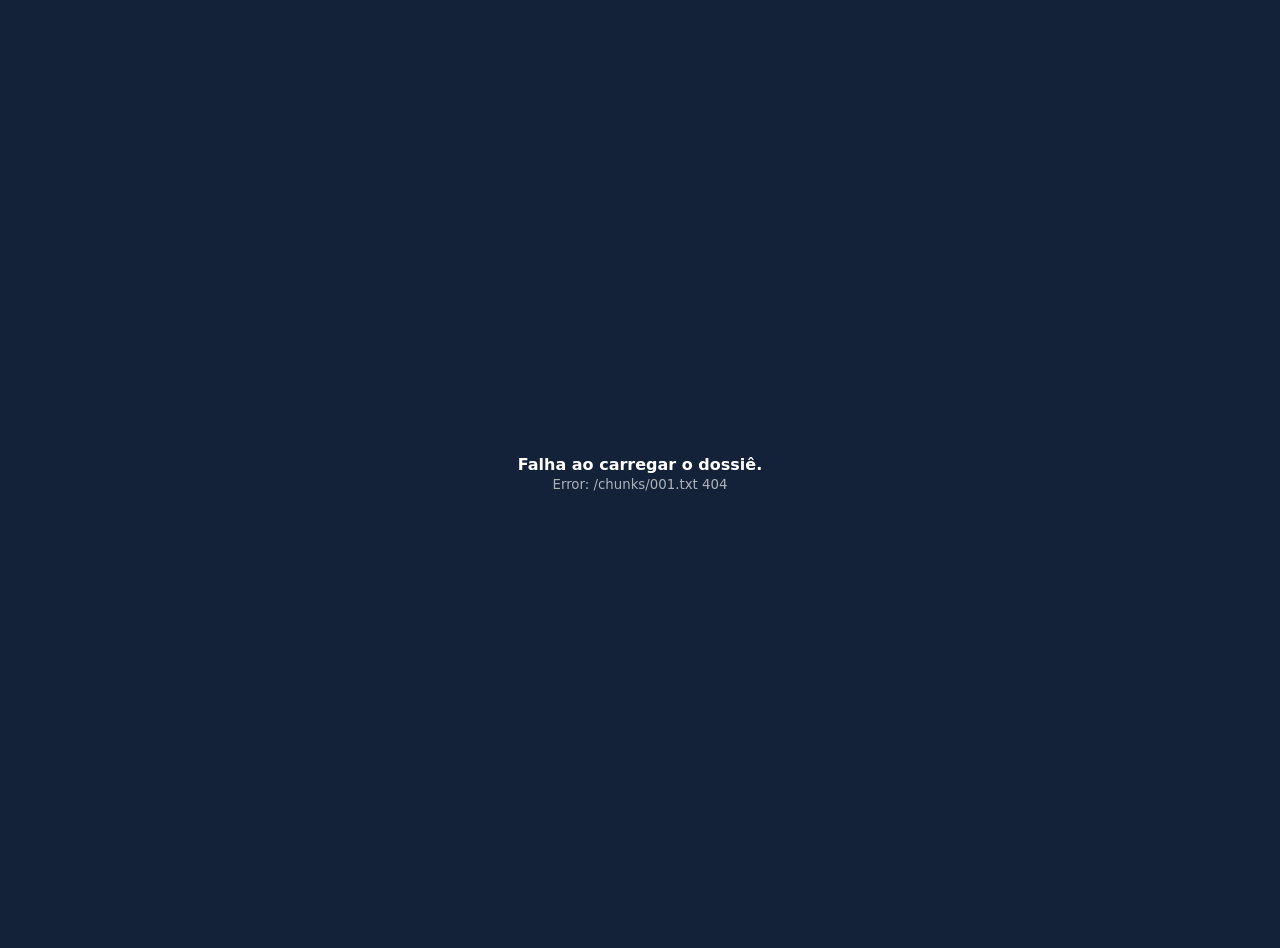
==== index.html @ f9e0ea39 "feat: add dossier entrypoint" ====
<!doctype html><html lang="pt-BR"><head><meta charset="utf-8"><meta name="viewport" content="width=device-width,initial-scale=1"><meta name="robots" content="noindex,nofollow,noarchive"><title>Dossiê Jurídico — Fábio × Premium</title><style>html,body{margin:0;background:#132238;color:#fff;font-family:system-ui,sans-serif}#loading{min-height:100vh;display:grid;place-items:center;text-align:center;padding:24px}small{opacity:.65}</style></head><body><div id="loading"><div><strong>Carregando dossiê jurídico…</strong><br><small>Fábio Regis de Carvalho × Premium</small></div></div><script>(async()=>{try{const files=['/chunks/001.txt','/chunks/002.txt','/chunks/003.txt','/chunks/004.txt','/chunks/005.txt','/chunks/006.txt','/chunks/007.txt'];const parts=await Promise.all(files.map(f=>fetch(f,{cache:'no-store'}).then(r=>{if(!r.ok)throw new Error(f+' '+r.status);return r.text()})));document.open();document.write(parts.join(''));document.close()}catch(e){document.getElementById('loading').innerHTML='<div><strong>Falha ao carregar o dossiê.</strong><br><small>'+String(e)+'</small></div>'}})();</script></body></html>
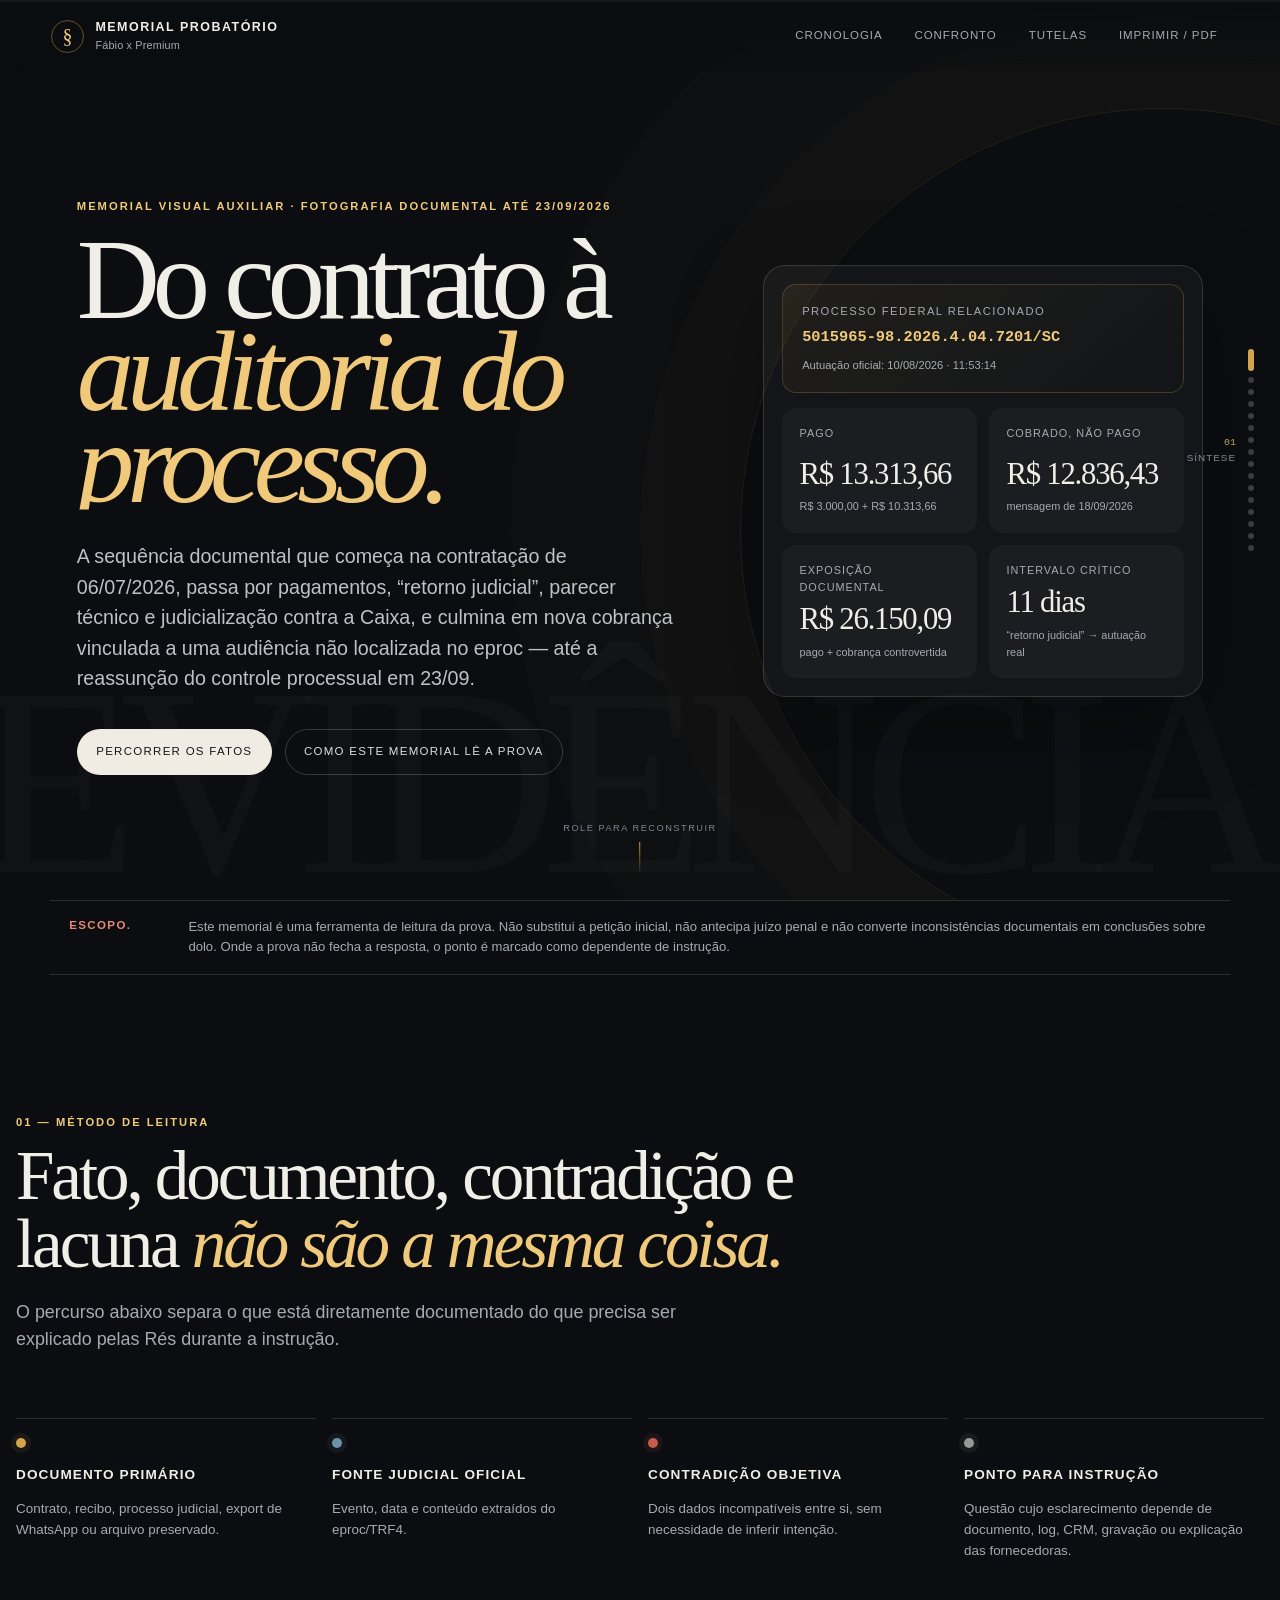
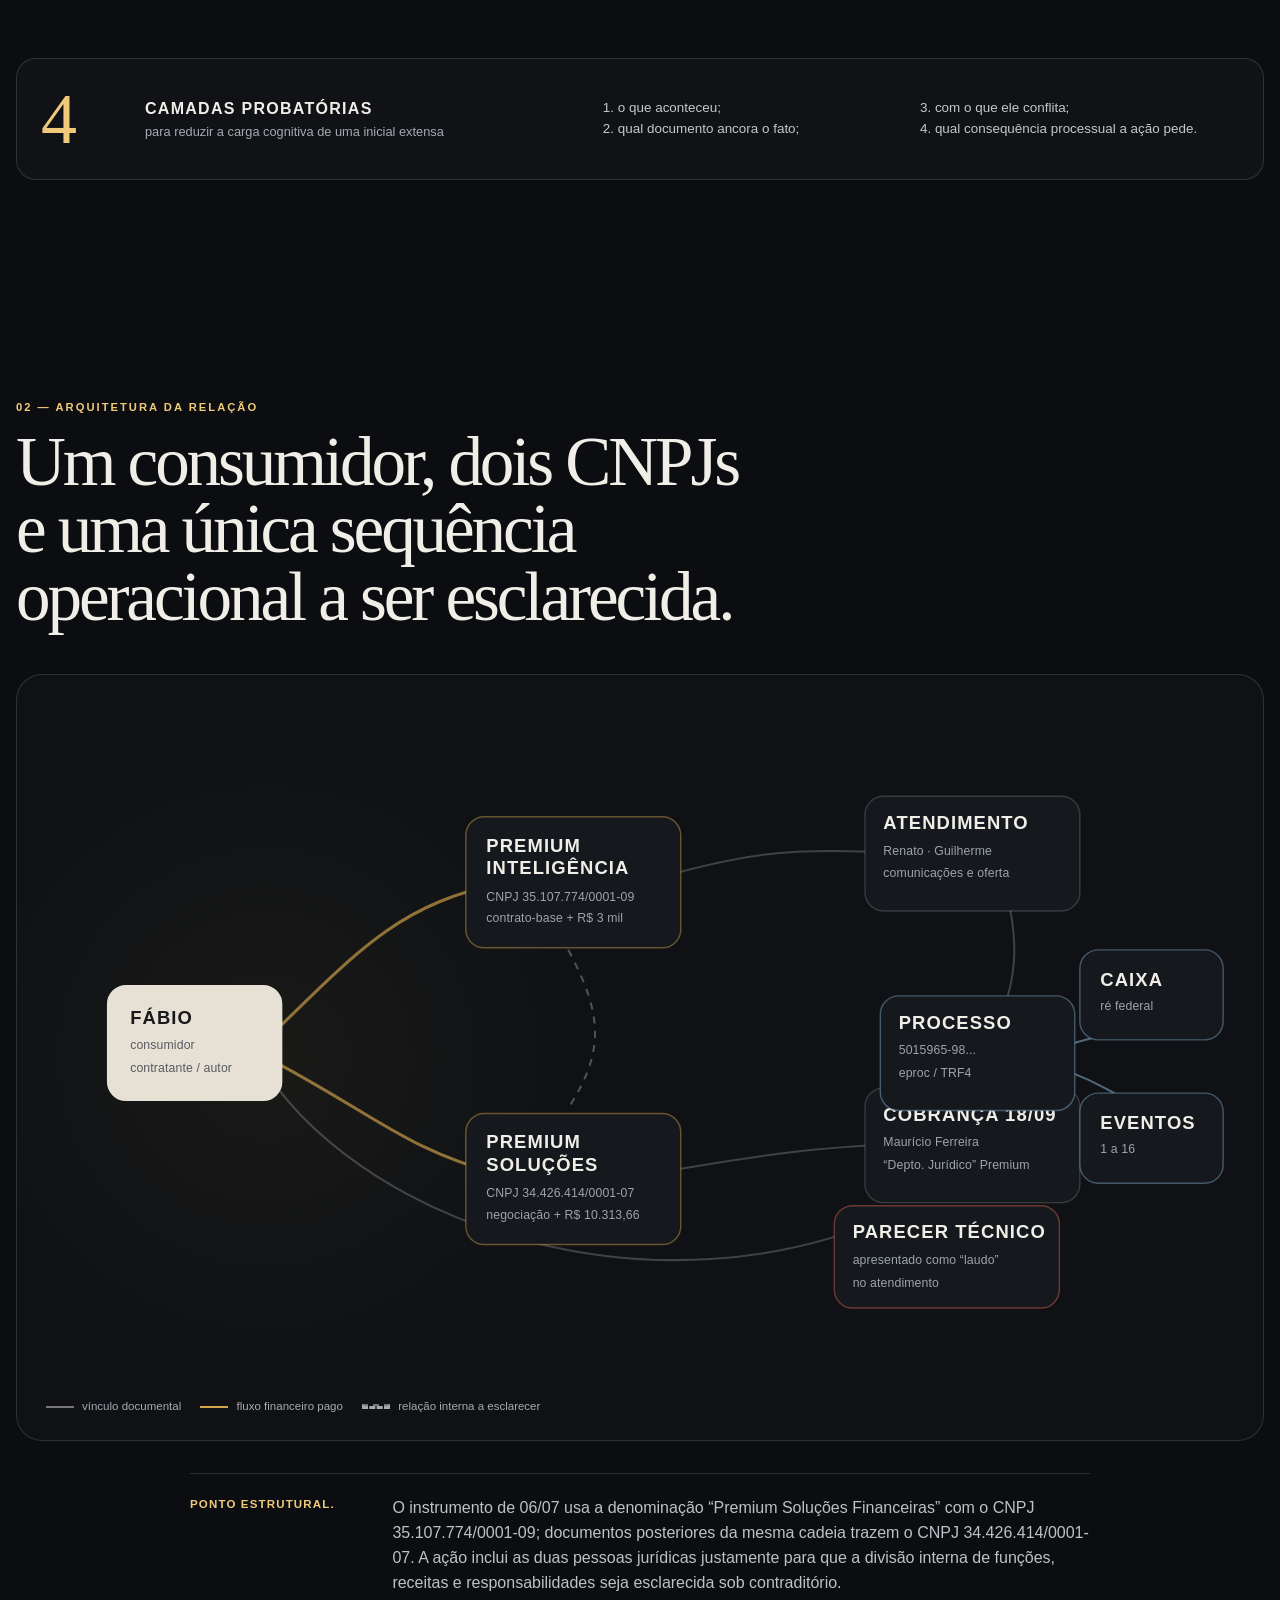
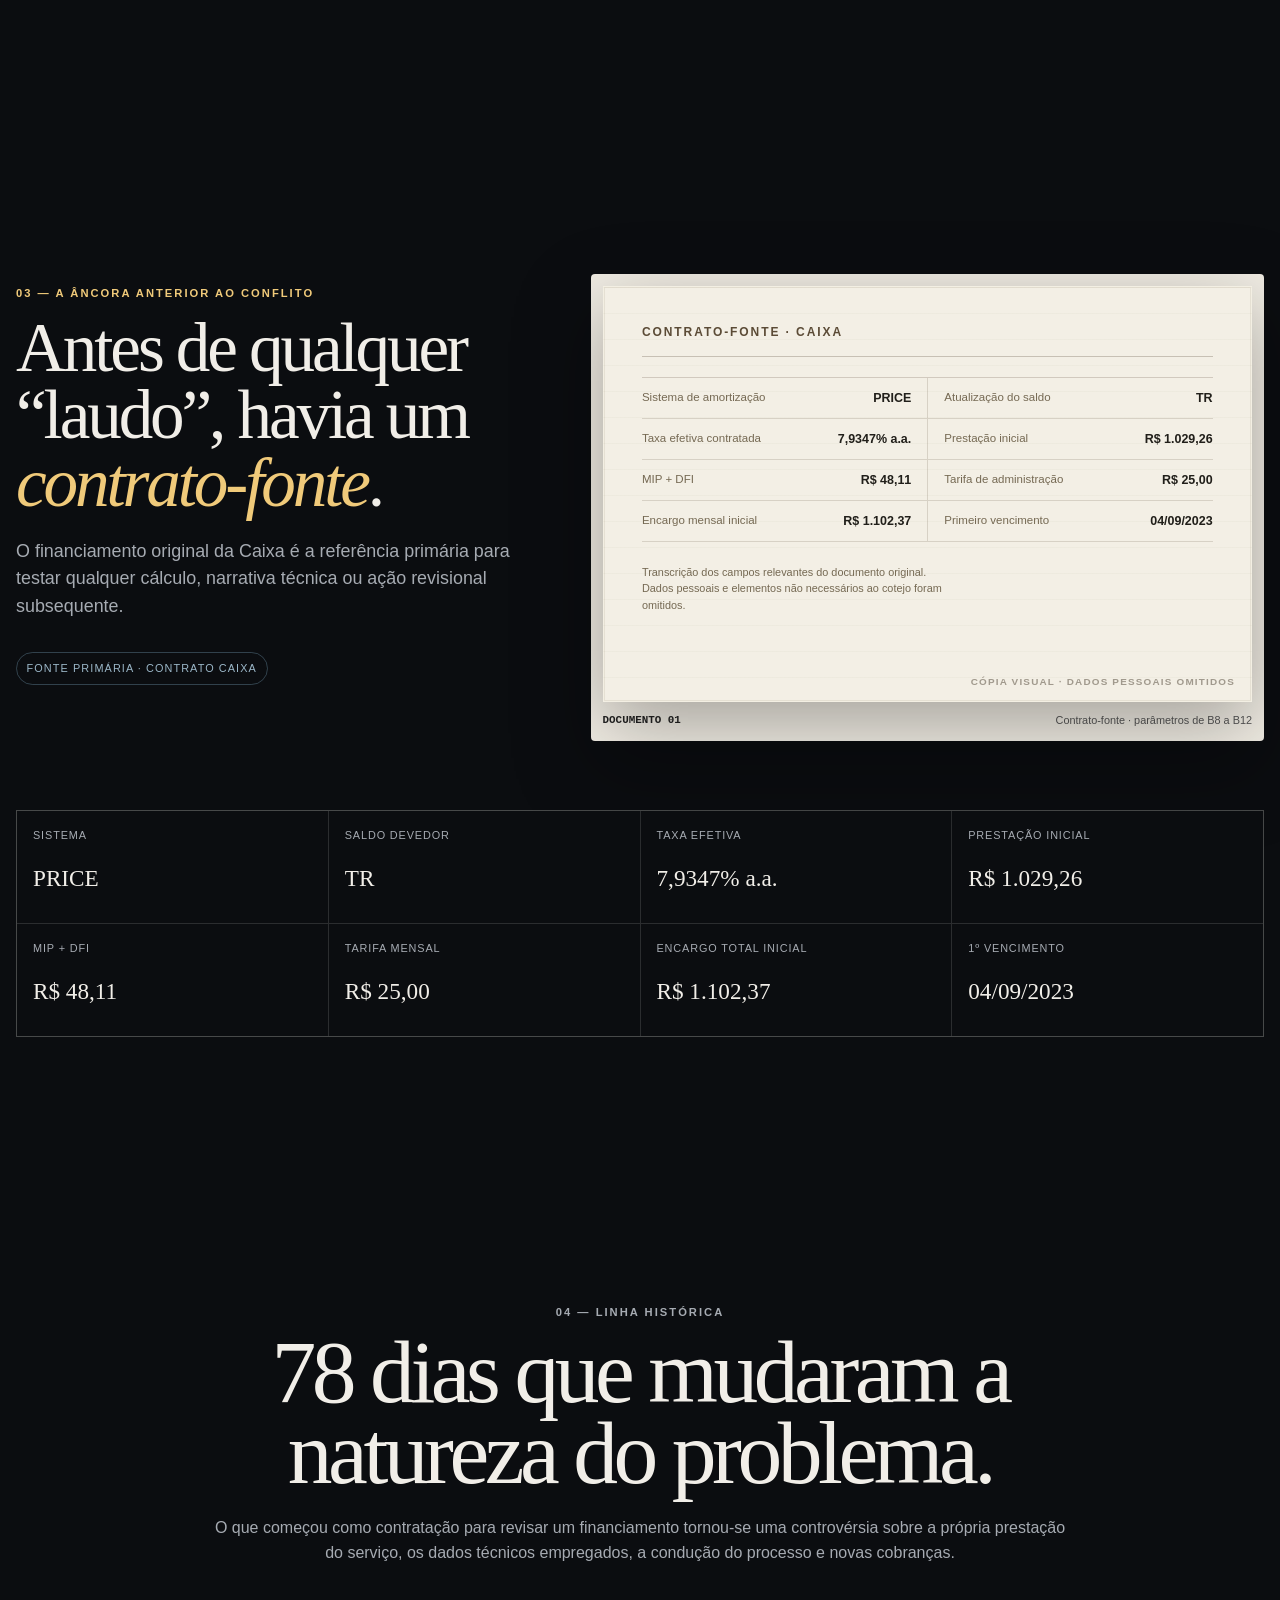
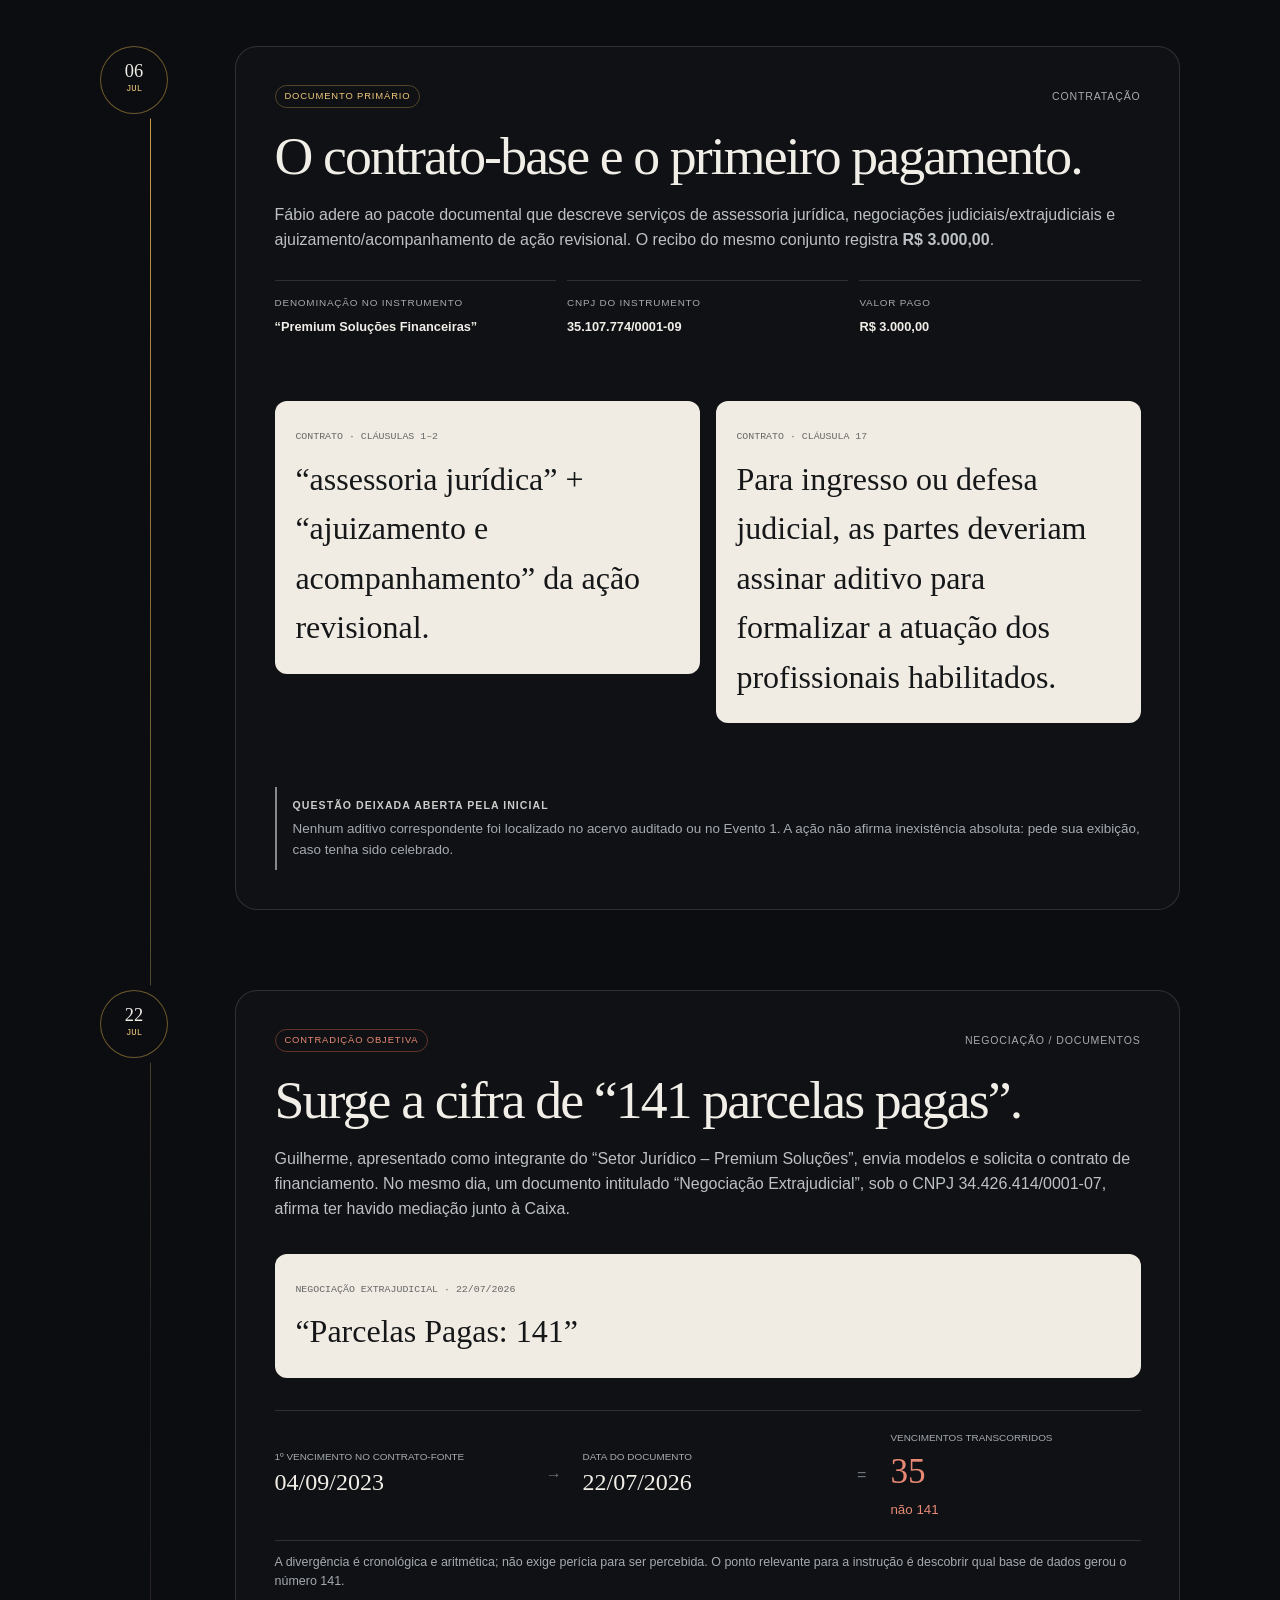
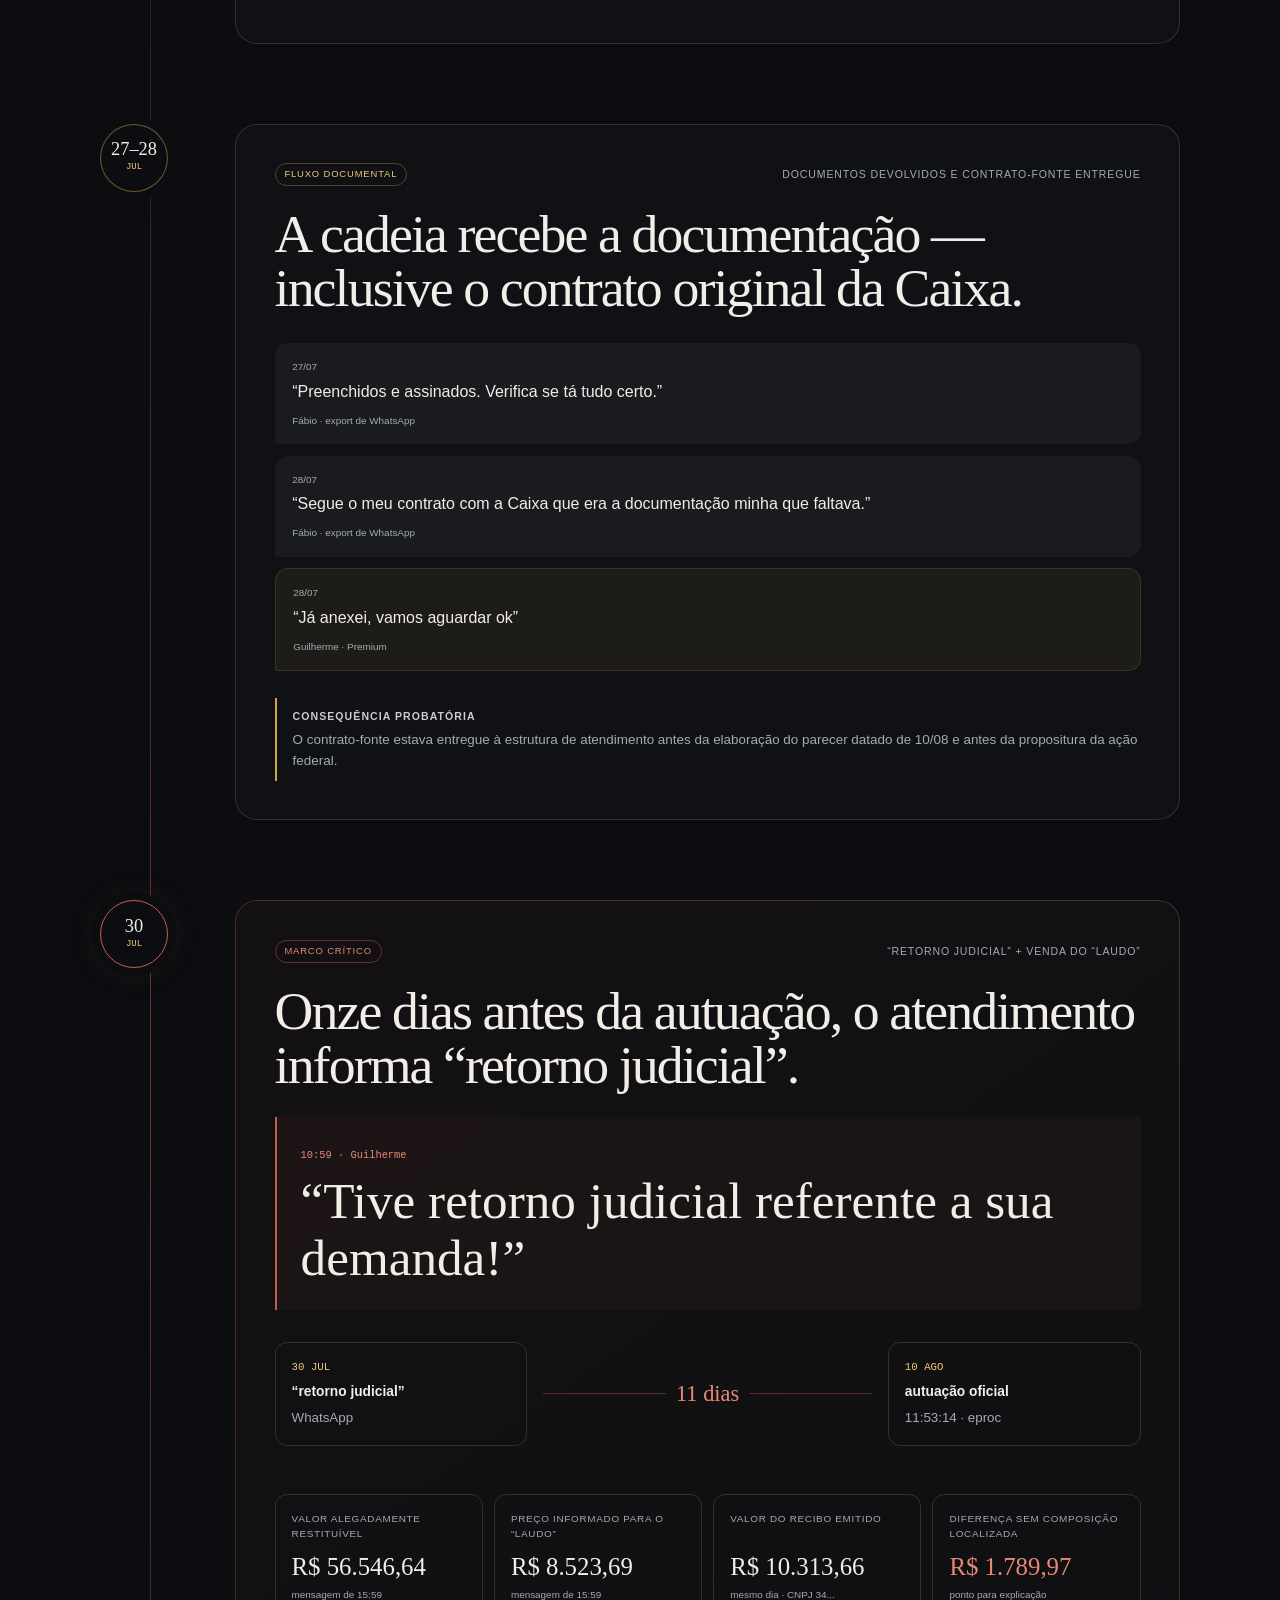
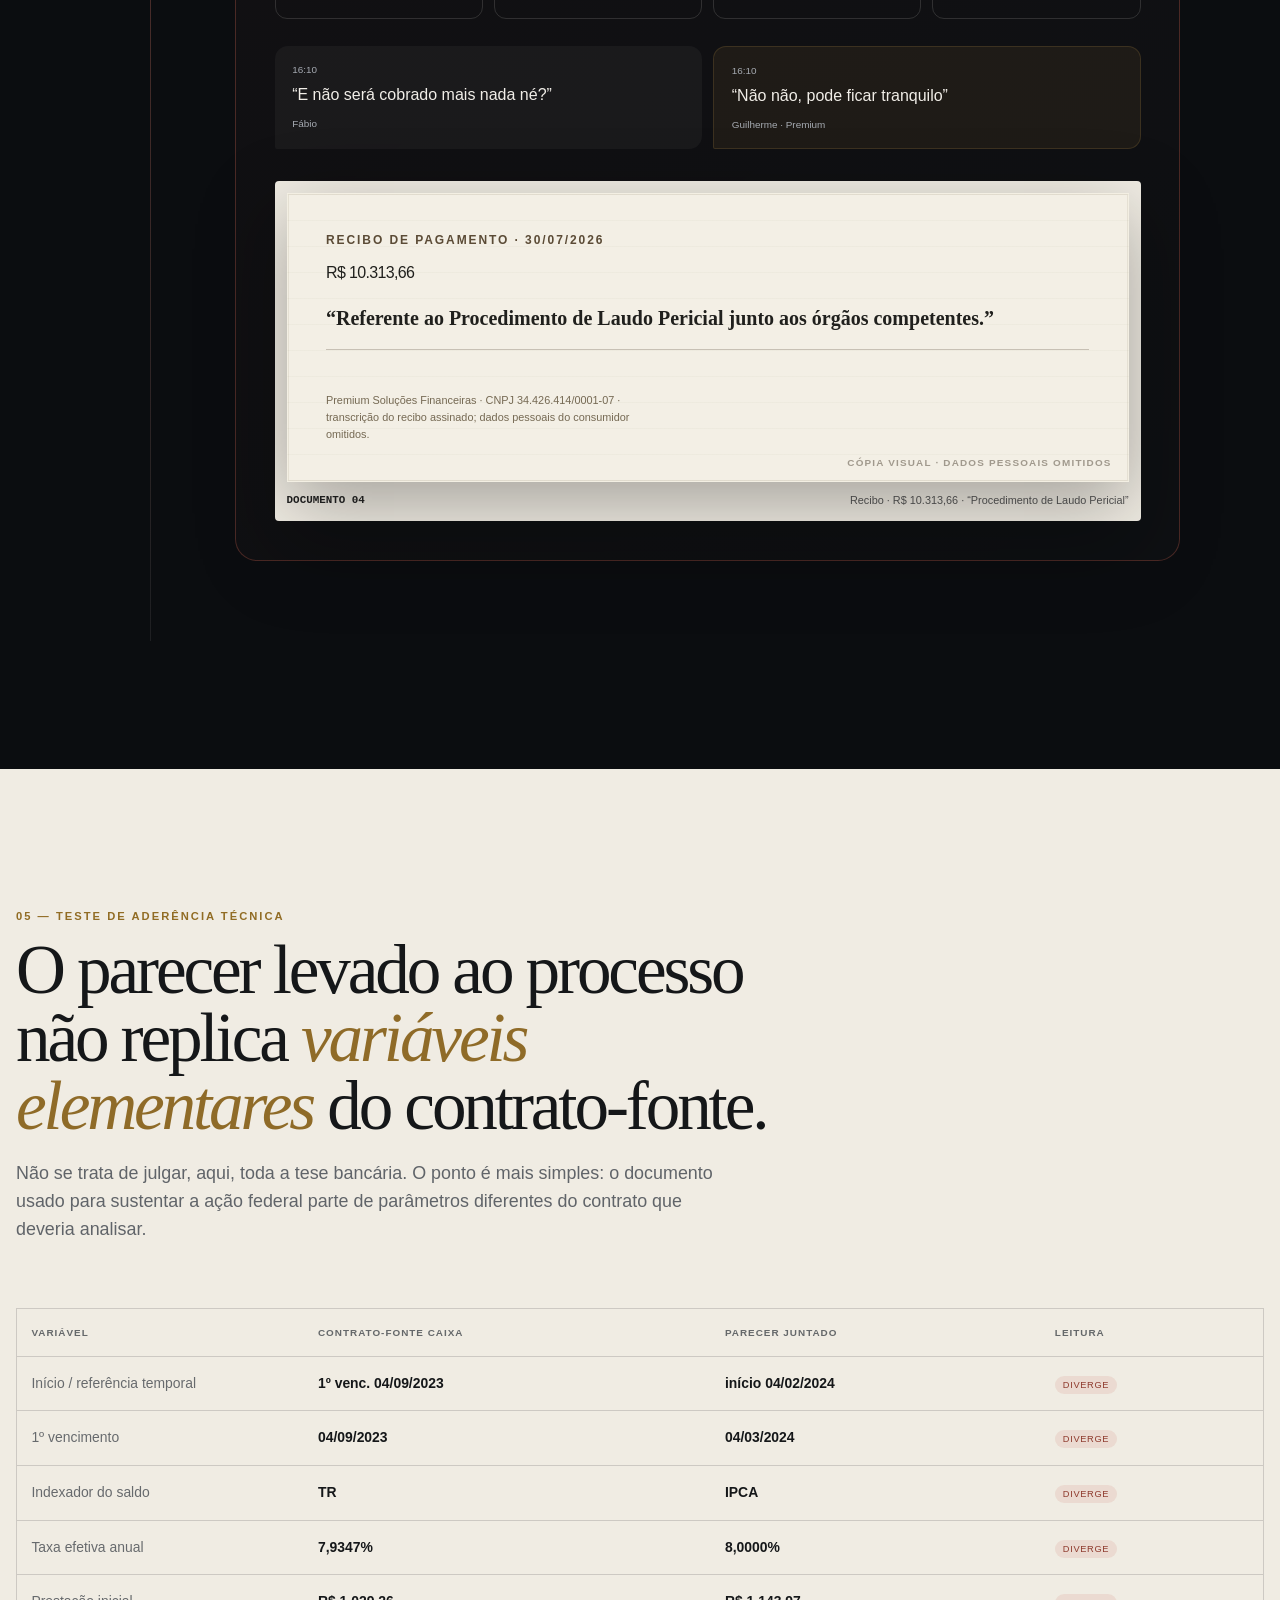
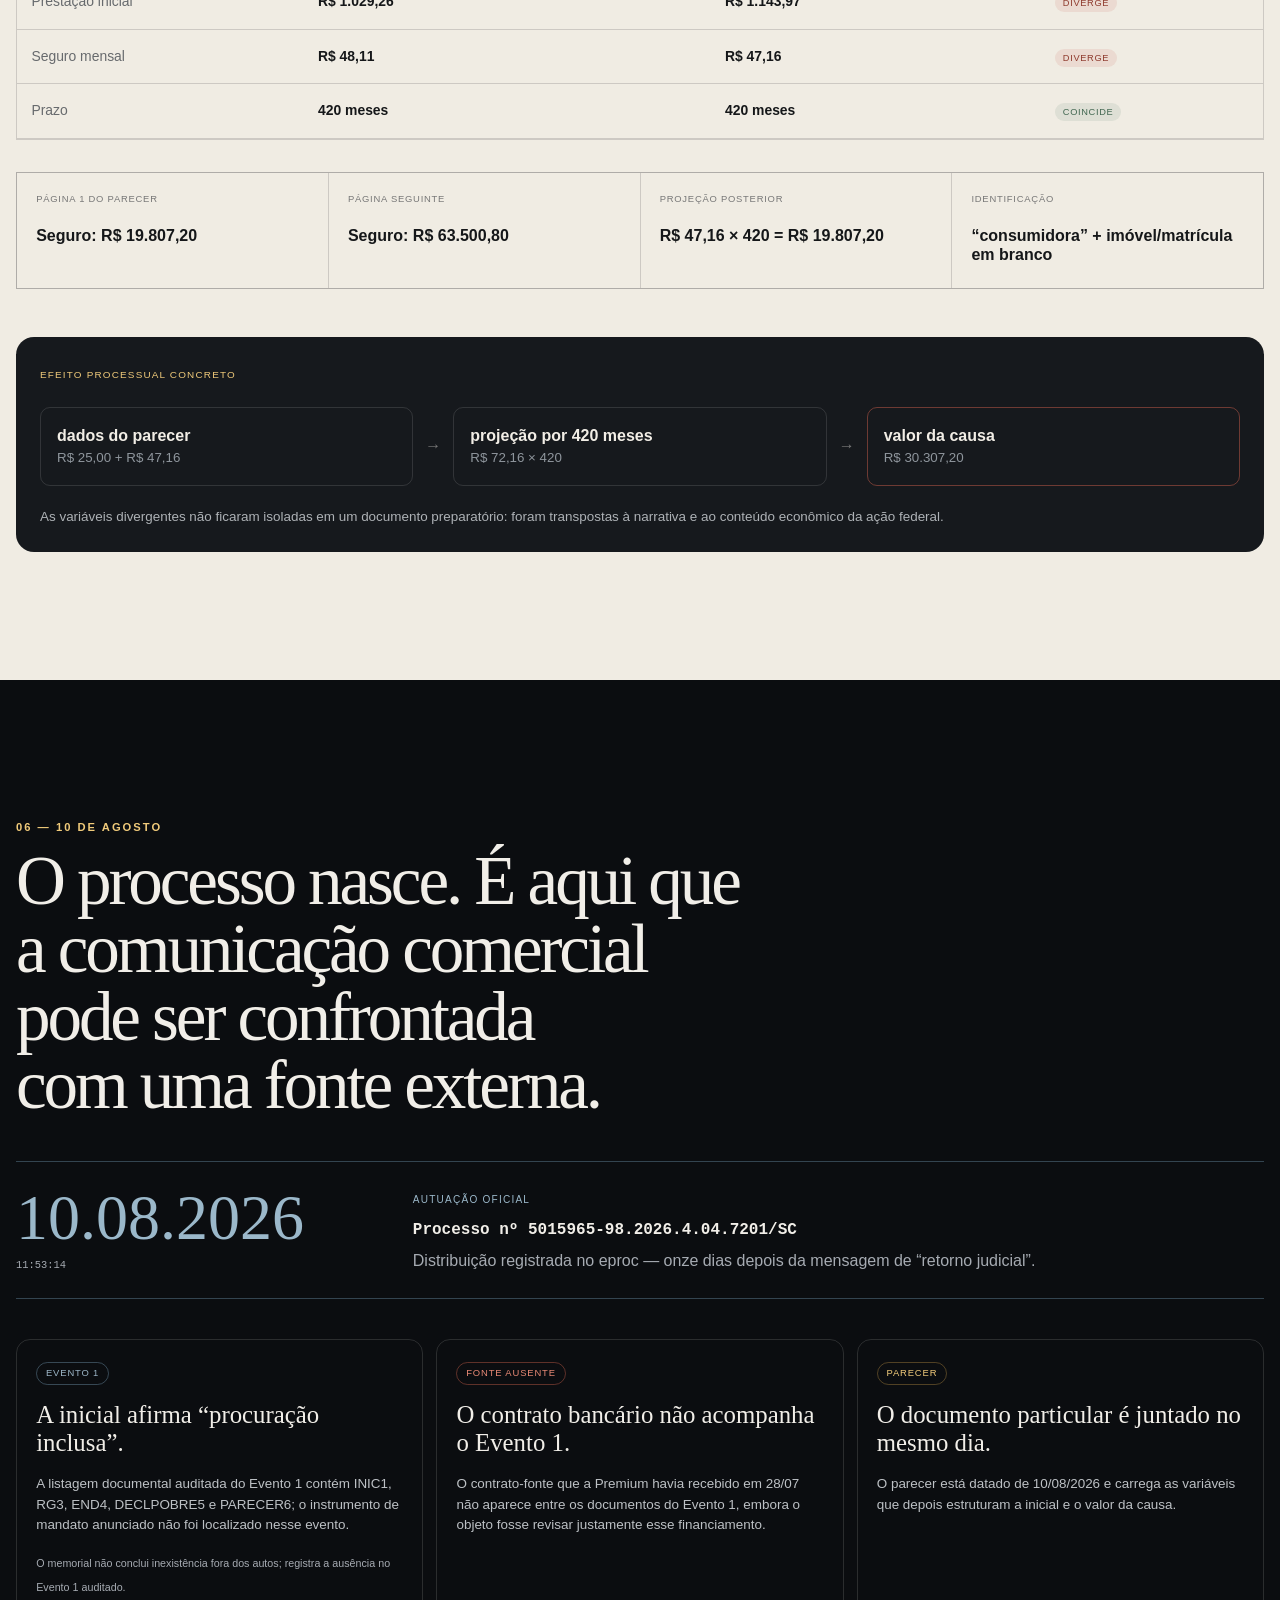
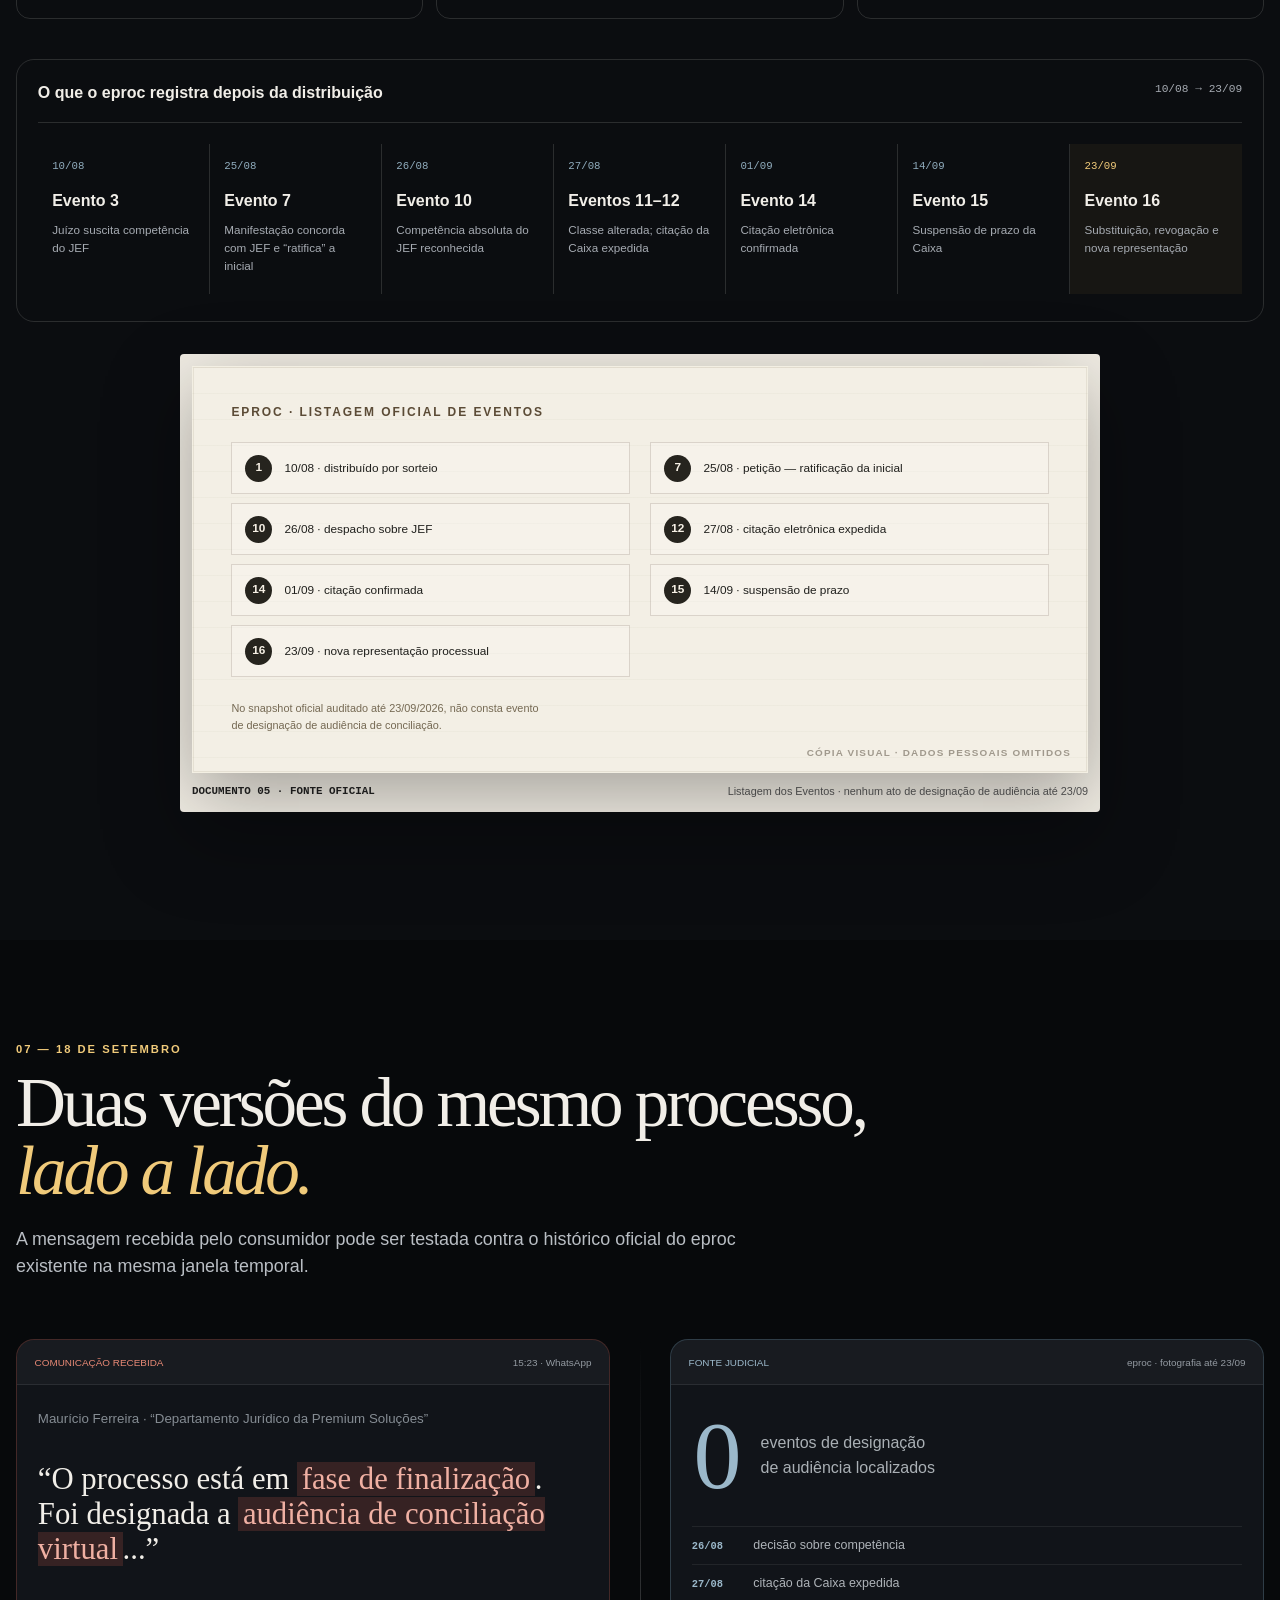
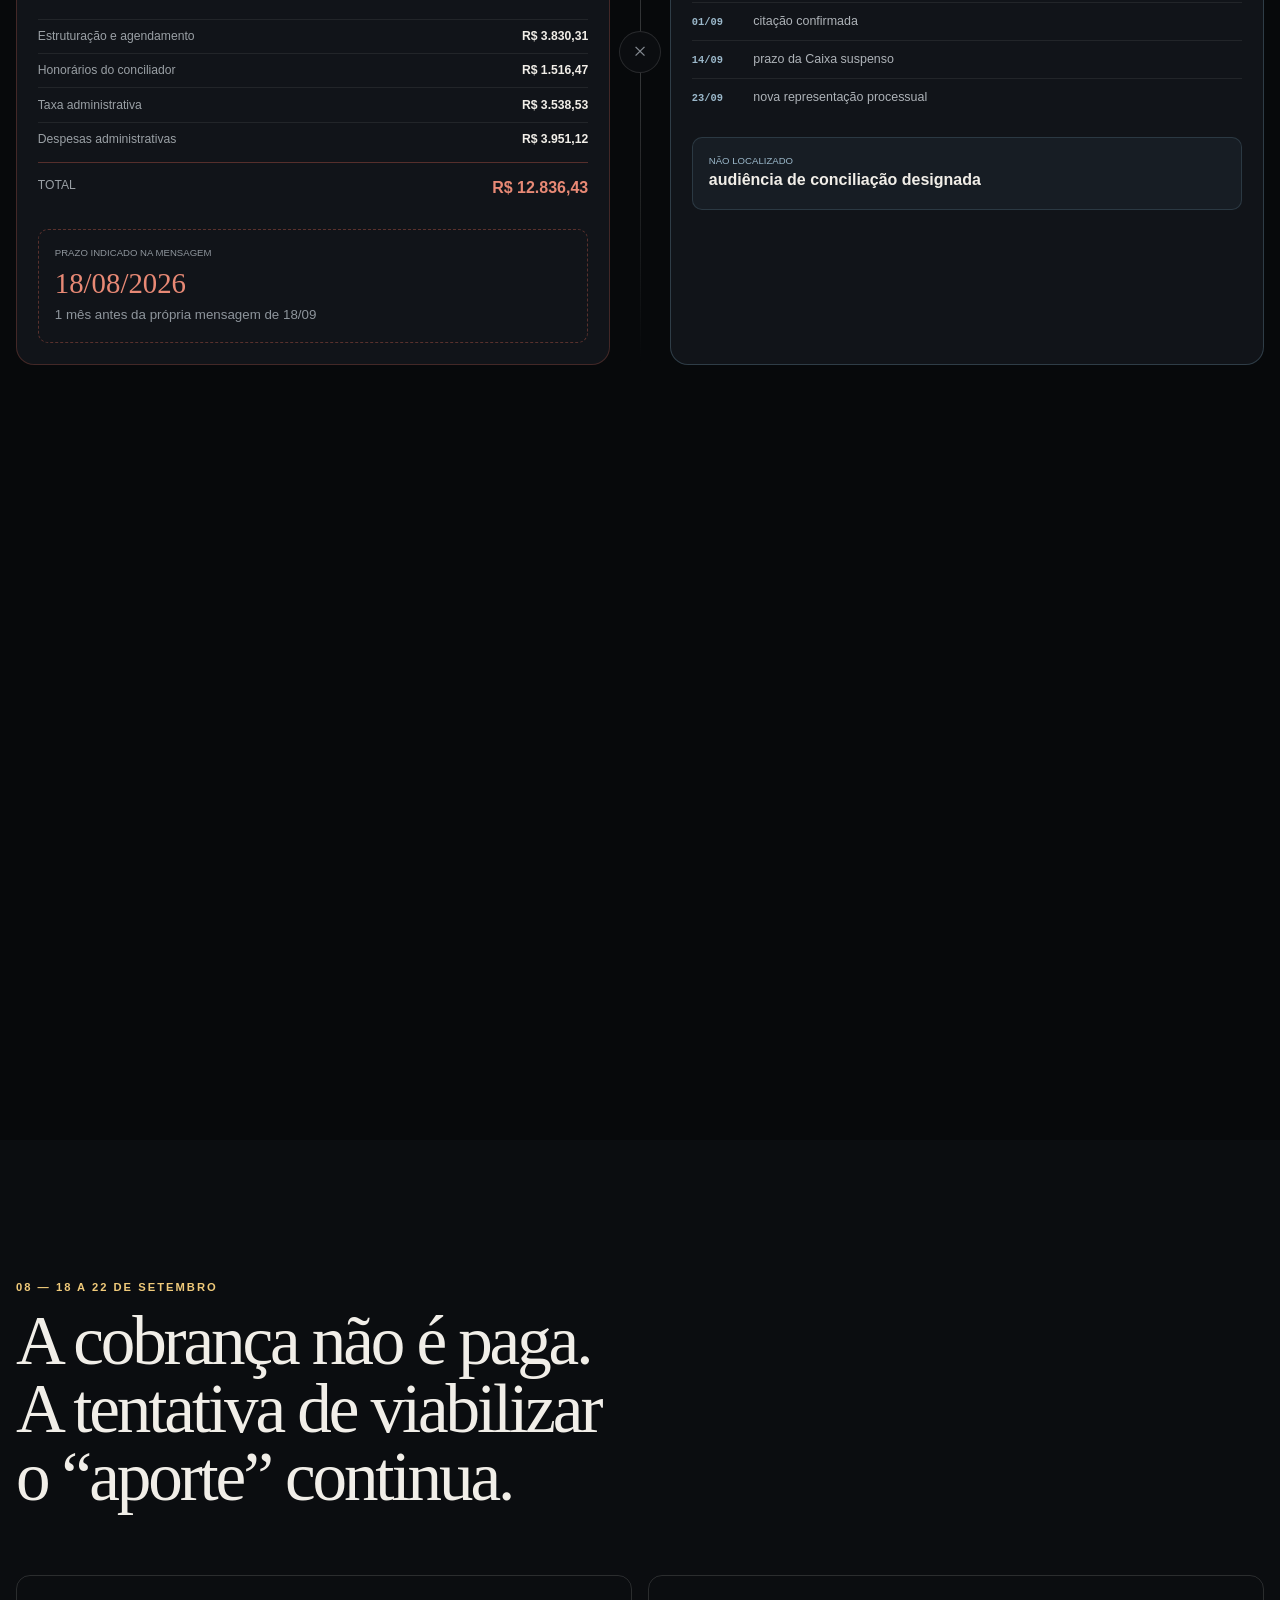
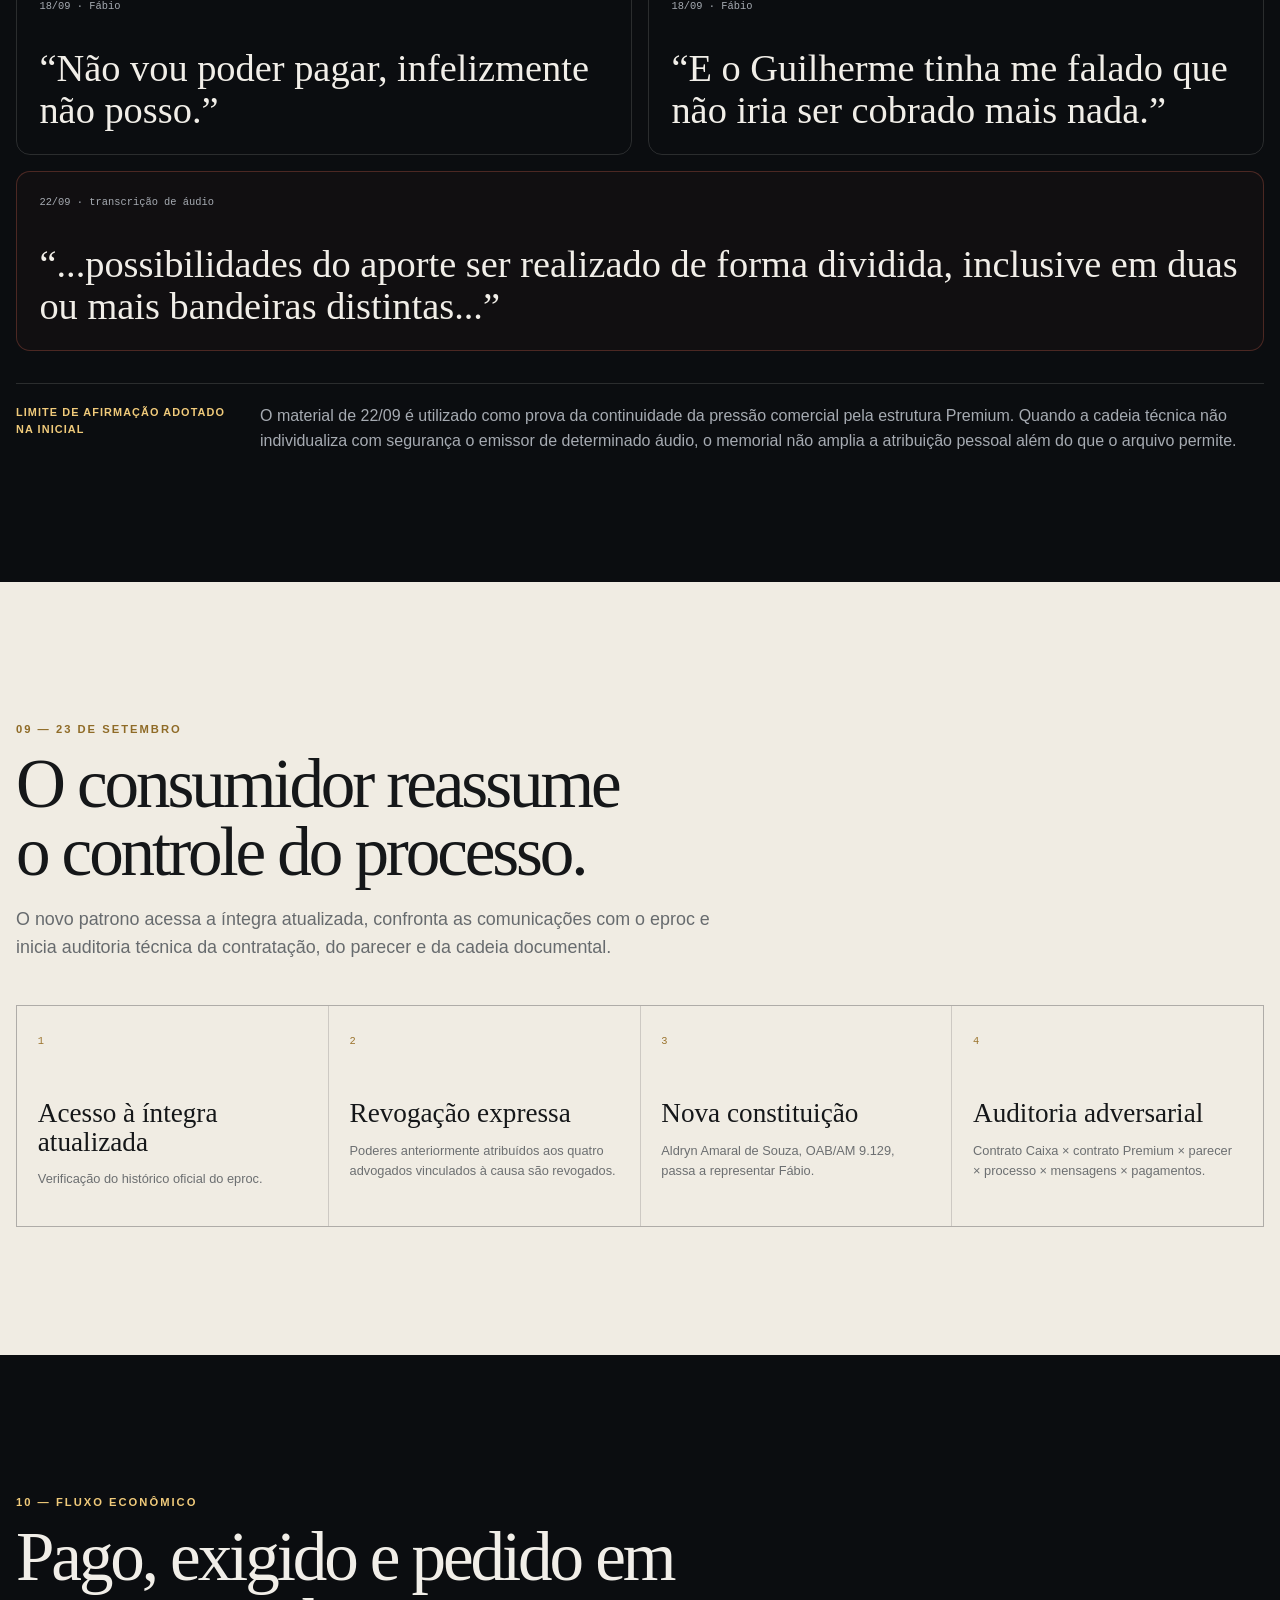
==== commit bb472ca4: "build: materialize production site [skip ci]" ====
--- a/index.html
+++ b/index.html
@@ -1 +1,626 @@
-<!doctype html><html lang="pt-BR"><head><meta charset="utf-8"><meta name="viewport" content="width=device-width,initial-scale=1"><meta name="robots" content="noindex,nofollow,noarchive"><title>Dossiê Jurídico — Fábio × Premium</title><style>html,body{margin:0;background:#132238;color:#fff;font-family:system-ui,sans-serif}#loading{min-height:100vh;display:grid;place-items:center;text-align:center;padding:24px}small{opacity:.65}</style></head><body><div id="loading"><div><strong>Carregando dossiê jurídico…</strong><br><small>Fábio Regis de Carvalho × Premium</small></div></div><script>(async()=>{try{const files=['/chunks/001.txt','/chunks/002.txt','/chunks/003.txt','/chunks/004.txt','/chunks/005.txt','/chunks/006.txt','/chunks/007.txt'];const parts=await Promise.all(files.map(f=>fetch(f,{cache:'no-store'}).then(r=>{if(!r.ok)throw new Error(f+' '+r.status);return r.text()})));document.open();document.write(parts.join(''));document.close()}catch(e){document.getElementById('loading').innerHTML='<div><strong>Falha ao carregar o dossiê.</strong><br><small>'+String(e)+'</small></div>'}})();</script></body></html>+<!doctype html>
+<html lang="pt-BR" data-motion="pending">
+<head>
+  <meta charset="utf-8" />
+  <meta name="viewport" content="width=device-width, initial-scale=1, viewport-fit=cover" />
+  <meta name="robots" content="noindex,nofollow,noarchive,nosnippet" />
+  <meta name="referrer" content="no-referrer" />
+  <meta name="theme-color" content="#0b0d10" />
+  <meta name="description" content="Memorial visual cronológico e probatório — Fábio Regis de Carvalho x Premium. Documento auxiliar à compreensão da petição inicial." />
+  <title>Fábio x Premium — Linha histórica dos fatos</title>
+  <link rel="stylesheet" href="styles.css" />
+</head>
+<body>
+  <a class="skip-link" href="#conteudo">Pular para o conteúdo</a>
+  <div class="progress" aria-hidden="true"><span id="progressBar"></span></div>
+
+  <header class="topbar" aria-label="Navegação do memorial">
+    <a class="brand" href="#inicio" aria-label="Voltar ao início">
+      <span class="brand-mark" aria-hidden="true">§</span>
+      <span><b>Memorial probatório</b><small>Fábio x Premium</small></span>
+    </a>
+    <nav class="topnav" aria-label="Atalhos principais">
+      <a href="#linha-do-tempo">Cronologia</a>
+      <a href="#confronto">Confronto</a>
+      <a href="#pedidos">Tutelas</a>
+      <button class="print-btn" type="button" id="printBtn">Imprimir / PDF</button>
+    </nav>
+  </header>
+
+  <aside class="chapter-rail" aria-label="Capítulos do memorial">
+    <div class="rail-label"><span id="chapterIndex">01</span><span id="chapterName">Síntese</span></div>
+    <div class="rail-dots" id="chapterDots"></div>
+  </aside>
+
+  <main id="conteudo">
+    <section class="hero motion-scene" id="inicio" data-chapter="Síntese">
+      <div class="hero-grid">
+        <div class="hero-copy">
+          <p class="eyebrow" data-reveal>Memorial visual auxiliar · fotografia documental até 23/09/2026</p>
+          <h1 data-title-reveal>Do contrato à<br><em>auditoria do processo.</em></h1>
+          <p class="hero-lede" data-reveal>
+            A sequência documental que começa na contratação de 06/07/2026, passa por pagamentos,
+            “retorno judicial”, parecer técnico e judicialização contra a Caixa, e culmina em nova cobrança
+            vinculada a uma audiência não localizada no eproc — até a reassunção do controle processual em 23/09.
+          </p>
+          <div class="hero-actions" data-reveal>
+            <a class="button primary" href="#linha-do-tempo">Percorrer os fatos</a>
+            <a class="button ghost" href="#metodo">Como este memorial lê a prova</a>
+          </div>
+        </div>
+
+        <div class="hero-evidence" data-reveal data-focus>
+          <div class="case-stamp">
+            <span>processo federal relacionado</span>
+            <strong>5015965-98.2026.4.04.7201/SC</strong>
+            <small>Autuação oficial: 10/08/2026 · 11:53:14</small>
+          </div>
+          <div class="hero-stats" aria-label="Indicadores econômicos do caso">
+            <article><span>pago</span><b>R$ 13.313,66</b><small>R$ 3.000,00 + R$ 10.313,66</small></article>
+            <article><span>cobrado, não pago</span><b>R$ 12.836,43</b><small>mensagem de 18/09/2026</small></article>
+            <article><span>exposição documental</span><b>R$ 26.150,09</b><small>pago + cobrança controvertida</small></article>
+            <article><span>intervalo crítico</span><b>11 dias</b><small>“retorno judicial” → autuação real</small></article>
+          </div>
+        </div>
+      </div>
+      <div class="scroll-cue" aria-hidden="true"><span>role para reconstruir</span><i></i></div>
+    </section>
+
+    <section class="notice-strip" aria-label="Nota de cautela">
+      <strong>Escopo.</strong>
+      <span>Este memorial é uma ferramenta de leitura da prova. Não substitui a petição inicial, não antecipa juízo penal e não converte inconsistências documentais em conclusões sobre dolo. Onde a prova não fecha a resposta, o ponto é marcado como dependente de instrução.</span>
+    </section>
+
+    <section class="scene motion-scene" id="metodo" data-chapter="Método">
+      <div class="section-head">
+        <p class="kicker">01 — método de leitura</p>
+        <h2>Fato, documento, contradição e lacuna <em>não são a mesma coisa.</em></h2>
+        <p>O percurso abaixo separa o que está diretamente documentado do que precisa ser explicado pelas Rés durante a instrução.</p>
+      </div>
+
+      <div class="legend-grid" data-stagger>
+        <article class="legend-card evidence"><span class="legend-dot"></span><b>Documento primário</b><p>Contrato, recibo, processo judicial, export de WhatsApp ou arquivo preservado.</p></article>
+        <article class="legend-card official"><span class="legend-dot"></span><b>Fonte judicial oficial</b><p>Evento, data e conteúdo extraídos do eproc/TRF4.</p></article>
+        <article class="legend-card conflict"><span class="legend-dot"></span><b>Contradição objetiva</b><p>Dois dados incompatíveis entre si, sem necessidade de inferir intenção.</p></article>
+        <article class="legend-card open"><span class="legend-dot"></span><b>Ponto para instrução</b><p>Questão cujo esclarecimento depende de documento, log, CRM, gravação ou explicação das fornecedoras.</p></article>
+      </div>
+
+      <div class="reading-contract" data-reveal>
+        <div class="reading-number">4</div>
+        <div><b>camadas probatórias</b><span>para reduzir a carga cognitiva de uma inicial extensa</span></div>
+        <ol>
+          <li>o que aconteceu;</li>
+          <li>qual documento ancora o fato;</li>
+          <li>com o que ele conflita;</li>
+          <li>qual consequência processual a ação pede.</li>
+        </ol>
+      </div>
+    </section>
+
+    <section class="scene motion-scene map-scene" id="mapa" data-chapter="Mapa do caso">
+      <div class="section-head compact">
+        <p class="kicker">02 — arquitetura da relação</p>
+        <h2>Um consumidor, dois CNPJs e uma única sequência operacional a ser esclarecida.</h2>
+      </div>
+
+      <div class="network-wrap" data-reveal>
+        <svg class="network" viewBox="0 0 1180 680" role="img" aria-labelledby="networkTitle networkDesc">
+          <title id="networkTitle">Mapa documental das relações do caso</title>
+          <desc id="networkDesc">Fábio no centro, ligado às duas pessoas jurídicas Premium, aos atendentes, ao parecer, ao processo federal e à Caixa. Linhas sólidas indicam vínculos documentados; linha tracejada indica relação que precisa ser esclarecida.</desc>
+          <defs>
+            <marker id="arrow" viewBox="0 0 10 10" refX="9" refY="5" markerWidth="6" markerHeight="6" orient="auto-start-reverse"><path d="M 0 0 L 10 5 L 0 10 z" /></marker>
+            <filter id="softGlow"><feGaussianBlur stdDeviation="6" result="b"/><feMerge><feMergeNode in="b"/><feMergeNode in="SourceGraphic"/></feMerge></filter>
+          </defs>
+          <g class="edges">
+            <path class="edge paid" d="M225,338 C315,250 355,205 455,185" />
+            <path class="edge paid" d="M225,355 C330,410 360,445 455,470" />
+            <path class="edge" d="M590,185 C690,155 735,150 835,155" />
+            <path class="edge" d="M590,470 C690,455 730,445 835,440" />
+            <path class="edge dashed" d="M520,250 C555,315 555,350 520,405" />
+            <path class="edge" d="M935,155 C965,230 965,295 920,350" />
+            <path class="edge" d="M935,440 C970,405 975,390 920,350" />
+            <path class="edge official" d="M920,350 C1020,350 1055,330 1110,300" />
+            <path class="edge official" d="M920,350 C1020,360 1050,390 1105,420" />
+            <path class="edge" d="M225,370 C330,525 610,610 835,510" />
+          </g>
+          <g class="nodes">
+            <g transform="translate(70 285)" class="node focus"><rect width="170" height="112" rx="18"/><text x="22" y="37">FÁBIO</text><text class="sub" x="22" y="62">consumidor</text><text class="sub" x="22" y="84">contratante / autor</text></g>
+            <g transform="translate(420 120)" class="node company"><rect width="210" height="128" rx="18"/><text x="20" y="34">PREMIUM</text><text x="20" y="56">INTELIGÊNCIA</text><text class="sub" x="20" y="82">CNPJ 35.107.774/0001-09</text><text class="sub" x="20" y="103">contrato-base + R$ 3 mil</text></g>
+            <g transform="translate(420 410)" class="node company"><rect width="210" height="128" rx="18"/><text x="20" y="34">PREMIUM</text><text x="20" y="56">SOLUÇÕES</text><text class="sub" x="20" y="82">CNPJ 34.426.414/0001-07</text><text class="sub" x="20" y="103">negociação + R$ 10.313,66</text></g>
+            <g transform="translate(810 100)" class="node actor"><rect width="210" height="112" rx="18"/><text x="18" y="32">ATENDIMENTO</text><text class="sub" x="18" y="57">Renato · Guilherme</text><text class="sub" x="18" y="79">comunicações e oferta</text></g>
+            <g transform="translate(810 385)" class="node actor"><rect width="210" height="112" rx="18"/><text x="18" y="32">COBRANÇA 18/09</text><text class="sub" x="18" y="57">Maurício Ferreira</text><text class="sub" x="18" y="79">“Depto. Jurídico” Premium</text></g>
+            <g transform="translate(825 295)" class="node process"><rect width="190" height="112" rx="18"/><text x="18" y="32">PROCESSO</text><text class="sub" x="18" y="57">5015965-98...</text><text class="sub" x="18" y="79">eproc / TRF4</text></g>
+            <g transform="translate(1020 250)" class="node official"><rect width="140" height="88" rx="18"/><text x="20" y="35">CAIXA</text><text class="sub" x="20" y="59">ré federal</text></g>
+            <g transform="translate(1020 390)" class="node official"><rect width="140" height="88" rx="18"/><text x="20" y="35">EVENTOS</text><text class="sub" x="20" y="59">1 a 16</text></g>
+            <g transform="translate(780 500)" class="node doc"><rect width="220" height="100" rx="18"/><text x="18" y="32">PARECER TÉCNICO</text><text class="sub" x="18" y="57">apresentado como “laudo”</text><text class="sub" x="18" y="79">no atendimento</text></g>
+          </g>
+        </svg>
+        <div class="network-key">
+          <span><i class="solid"></i> vínculo documental</span>
+          <span><i class="money"></i> fluxo financeiro pago</span>
+          <span><i class="dash"></i> relação interna a esclarecer</span>
+        </div>
+      </div>
+
+      <div class="map-note" data-reveal>
+        <b>Ponto estrutural.</b>
+        <p>O instrumento de 06/07 usa a denominação “Premium Soluções Financeiras” com o CNPJ 35.107.774/0001-09; documentos posteriores da mesma cadeia trazem o CNPJ 34.426.414/0001-07. A ação inclui as duas pessoas jurídicas justamente para que a divisão interna de funções, receitas e responsabilidades seja esclarecida sob contraditório.</p>
+      </div>
+    </section>
+
+    <section class="scene motion-scene source-scene" id="contrato-fonte" data-chapter="Contrato-fonte">
+      <div class="split">
+        <div class="section-head sticky-copy">
+          <p class="kicker">03 — a âncora anterior ao conflito</p>
+          <h2>Antes de qualquer “laudo”, havia um <em>contrato-fonte</em>.</h2>
+          <p>O financiamento original da Caixa é a referência primária para testar qualquer cálculo, narrativa técnica ou ação revisional subsequente.</p>
+          <div class="source-pill">Fonte primária · Contrato Caixa</div>
+        </div>
+        <figure class="document-frame evidence-facsimile" data-reveal>
+          <div class="facsimile-paper" role="img" aria-label="Transcrição visual fiel dos parâmetros relevantes do contrato Caixa, com dados pessoais omitidos.">
+            <div class="facsimile-stamp">CONTRATO-FONTE · CAIXA</div>
+            <div class="facsimile-rule"></div>
+            <dl class="facsimile-fields">
+              <div><dt>Sistema de amortização</dt><dd>PRICE</dd></div>
+              <div><dt>Atualização do saldo</dt><dd>TR</dd></div>
+              <div><dt>Taxa efetiva contratada</dt><dd>7,9347% a.a.</dd></div>
+              <div><dt>Prestação inicial</dt><dd>R$ 1.029,26</dd></div>
+              <div><dt>MIP + DFI</dt><dd>R$ 48,11</dd></div>
+              <div><dt>Tarifa de administração</dt><dd>R$ 25,00</dd></div>
+              <div><dt>Encargo mensal inicial</dt><dd>R$ 1.102,37</dd></div>
+              <div><dt>Primeiro vencimento</dt><dd>04/09/2023</dd></div>
+            </dl>
+            <small>Transcrição dos campos relevantes do documento original. Dados pessoais e elementos não necessários ao cotejo foram omitidos.</small>
+          </div>
+          <figcaption><span>DOCUMENTO 01</span>Contrato-fonte · parâmetros de B8 a B12</figcaption>
+        </figure>
+      </div>
+
+      <div class="parameter-grid" data-stagger>
+        <article><span>sistema</span><b>PRICE</b></article>
+        <article><span>saldo devedor</span><b>TR</b></article>
+        <article><span>taxa efetiva</span><b>7,9347% a.a.</b></article>
+        <article><span>prestação inicial</span><b>R$ 1.029,26</b></article>
+        <article><span>MIP + DFI</span><b>R$ 48,11</b></article>
+        <article><span>tarifa mensal</span><b>R$ 25,00</b></article>
+        <article><span>encargo total inicial</span><b>R$ 1.102,37</b></article>
+        <article><span>1º vencimento</span><b>04/09/2023</b></article>
+      </div>
+    </section>
+
+    <section class="timeline-shell motion-scene" id="linha-do-tempo" data-chapter="Cronologia">
+      <div class="timeline-intro">
+        <p class="kicker">04 — linha histórica</p>
+        <h2>78 dias que mudaram a natureza do problema.</h2>
+        <p>O que começou como contratação para revisar um financiamento tornou-se uma controvérsia sobre a própria prestação do serviço, os dados técnicos empregados, a condução do processo e novas cobranças.</p>
+      </div>
+
+      <div class="timeline" aria-label="Linha do tempo de 6 de julho a 23 de setembro de 2026">
+        <article class="time-item" data-date="06/07" id="t-0607">
+          <div class="time-pin"><span>06</span><small>JUL</small></div>
+          <div class="time-card">
+            <div class="time-meta"><span class="badge evidence">documento primário</span><span>contratação</span></div>
+            <h3>O contrato-base e o primeiro pagamento.</h3>
+            <p>Fábio adere ao pacote documental que descreve serviços de assessoria jurídica, negociações judiciais/extrajudiciais e ajuizamento/acompanhamento de ação revisional. O recibo do mesmo conjunto registra <b>R$ 3.000,00</b>.</p>
+            <div class="mini-facts">
+              <div><small>denominação no instrumento</small><b>“Premium Soluções Financeiras”</b></div>
+              <div><small>CNPJ do instrumento</small><b>35.107.774/0001-09</b></div>
+              <div><small>valor pago</small><b>R$ 3.000,00</b></div>
+            </div>
+            <div class="evidence-pair text-evidence">
+              <blockquote class="doc-quote"><span>CONTRATO · CLÁUSULAS 1–2</span><p>“assessoria jurídica” + “ajuizamento e acompanhamento” da ação revisional.</p></blockquote>
+              <blockquote class="doc-quote"><span>CONTRATO · CLÁUSULA 17</span><p>Para ingresso ou defesa judicial, as partes deveriam assinar aditivo para formalizar a atuação dos profissionais habilitados.</p></blockquote>
+            </div>
+            <aside class="analysis-note open"><b>Questão deixada aberta pela inicial</b><p>Nenhum aditivo correspondente foi localizado no acervo auditado ou no Evento 1. A ação não afirma inexistência absoluta: pede sua exibição, caso tenha sido celebrado.</p></aside>
+          </div>
+        </article>
+
+        <article class="time-item" data-date="22/07" id="t-2207">
+          <div class="time-pin"><span>22</span><small>JUL</small></div>
+          <div class="time-card">
+            <div class="time-meta"><span class="badge conflict">contradição objetiva</span><span>negociação / documentos</span></div>
+            <h3>Surge a cifra de “141 parcelas pagas”.</h3>
+            <p>Guilherme, apresentado como integrante do “Setor Jurídico – Premium Soluções”, envia modelos e solicita o contrato de financiamento. No mesmo dia, um documento intitulado “Negociação Extrajudicial”, sob o CNPJ 34.426.414/0001-07, afirma ter havido mediação junto à Caixa.</p>
+            <blockquote class="doc-quote"><span>NEGOCIAÇÃO EXTRAJUDICIAL · 22/07/2026</span><p>“Parcelas Pagas: 141”</p></blockquote>
+            <div class="math-check">
+              <div><span>1º vencimento no contrato-fonte</span><b>04/09/2023</b></div>
+              <div class="math-arrow" aria-hidden="true">→</div>
+              <div><span>data do documento</span><b>22/07/2026</b></div>
+              <div class="math-equals" aria-hidden="true">=</div>
+              <div class="math-result"><span>vencimentos transcorridos</span><b>35</b><small>não 141</small></div>
+            </div>
+            <p class="micro">A divergência é cronológica e aritmética; não exige perícia para ser percebida. O ponto relevante para a instrução é descobrir qual base de dados gerou o número 141.</p>
+          </div>
+        </article>
+
+        <article class="time-item" data-date="27–28/07" id="t-2728">
+          <div class="time-pin"><span>27–28</span><small>JUL</small></div>
+          <div class="time-card">
+            <div class="time-meta"><span class="badge evidence">fluxo documental</span><span>documentos devolvidos e contrato-fonte entregue</span></div>
+            <h3>A cadeia recebe a documentação — inclusive o contrato original da Caixa.</h3>
+            <div class="message-stack">
+              <blockquote><time>27/07</time><p>“Preenchidos e assinados. Verifica se tá tudo certo.”</p><cite>Fábio · export de WhatsApp</cite></blockquote>
+              <blockquote><time>28/07</time><p>“Segue o meu contrato com a Caixa que era a documentação minha que faltava.”</p><cite>Fábio · export de WhatsApp</cite></blockquote>
+              <blockquote class="reply"><time>28/07</time><p>“Já anexei, vamos aguardar ok”</p><cite>Guilherme · Premium</cite></blockquote>
+            </div>
+            <aside class="analysis-note evidence"><b>Consequência probatória</b><p>O contrato-fonte estava entregue à estrutura de atendimento antes da elaboração do parecer datado de 10/08 e antes da propositura da ação federal.</p></aside>
+          </div>
+        </article>
+
+        <article class="time-item focal" data-date="30/07" id="t-3007">
+          <div class="time-pin hot"><span>30</span><small>JUL</small></div>
+          <div class="time-card">
+            <div class="time-meta"><span class="badge conflict">marco crítico</span><span>“retorno judicial” + venda do “laudo”</span></div>
+            <h3>Onze dias antes da autuação, o atendimento informa “retorno judicial”.</h3>
+            <blockquote class="message-feature"><span>10:59 · Guilherme</span><p>“Tive retorno judicial referente a sua demanda!”</p></blockquote>
+            <div class="date-gap" aria-label="Intervalo entre mensagem de retorno judicial e autuação oficial">
+              <div><span>30 JUL</span><b>“retorno judicial”</b><small>WhatsApp</small></div>
+              <div class="gap-line"><i></i><strong>11 dias</strong><i></i></div>
+              <div><span>10 AGO</span><b>autuação oficial</b><small>11:53:14 · eproc</small></div>
+            </div>
+
+            <div class="offer-grid">
+              <article><small>valor alegadamente restituível</small><b>R$ 56.546,64</b><span>mensagem de 15:59</span></article>
+              <article><small>preço informado para o “laudo”</small><b>R$ 8.523,69</b><span>mensagem de 15:59</span></article>
+              <article class="warn"><small>valor do recibo emitido</small><b>R$ 10.313,66</b><span>mesmo dia · CNPJ 34...</span></article>
+              <article class="delta"><small>diferença sem composição localizada</small><b>R$ 1.789,97</b><span>ponto para explicação</span></article>
+            </div>
+
+            <div class="message-stack two-col">
+              <blockquote><time>16:10</time><p>“E não será cobrado mais nada né?”</p><cite>Fábio</cite></blockquote>
+              <blockquote class="reply"><time>16:10</time><p>“Não não, pode ficar tranquilo”</p><cite>Guilherme · Premium</cite></blockquote>
+            </div>
+
+            <figure class="document-frame wide evidence-facsimile">
+              <div class="facsimile-paper receipt-facsimile">
+                <div class="facsimile-stamp">RECIBO DE PAGAMENTO · 30/07/2026</div>
+                <p class="receipt-amount">R$ 10.313,66</p>
+                <p class="receipt-copy">“Referente ao Procedimento de Laudo Pericial junto aos órgãos competentes.”</p>
+                <div class="facsimile-rule"></div>
+                <small>Premium Soluções Financeiras · CNPJ 34.426.414/0001-07 · transcrição do recibo assinado; dados pessoais do consumidor omitidos.</small>
+              </div>
+              <figcaption><span>DOCUMENTO 04</span>Recibo · R$ 10.313,66 · “Procedimento de Laudo Pericial”</figcaption>
+            </figure>
+          </div>
+        </article>
+      </div>
+    </section>
+
+    <section class="scene motion-scene compare-scene" id="parecer" data-chapter="Parecer x fonte">
+      <div class="section-head">
+        <p class="kicker">05 — teste de aderência técnica</p>
+        <h2>O parecer levado ao processo não replica <em>variáveis elementares</em> do contrato-fonte.</h2>
+        <p>Não se trata de julgar, aqui, toda a tese bancária. O ponto é mais simples: o documento usado para sustentar a ação federal parte de parâmetros diferentes do contrato que deveria analisar.</p>
+      </div>
+
+      <div class="compare-table-wrap" data-reveal>
+        <table class="compare-table">
+          <thead><tr><th>Variável</th><th>Contrato-fonte Caixa</th><th>Parecer juntado</th><th>Leitura</th></tr></thead>
+          <tbody>
+            <tr><td>Início / referência temporal</td><td><b>1º venc. 04/09/2023</b></td><td><b>início 04/02/2024</b></td><td><span class="status conflict">diverge</span></td></tr>
+            <tr><td>1º vencimento</td><td><b>04/09/2023</b></td><td><b>04/03/2024</b></td><td><span class="status conflict">diverge</span></td></tr>
+            <tr><td>Indexador do saldo</td><td><b>TR</b></td><td><b>IPCA</b></td><td><span class="status conflict">diverge</span></td></tr>
+            <tr><td>Taxa efetiva anual</td><td><b>7,9347%</b></td><td><b>8,0000%</b></td><td><span class="status conflict">diverge</span></td></tr>
+            <tr><td>Prestação inicial</td><td><b>R$ 1.029,26</b></td><td><b>R$ 1.143,97</b></td><td><span class="status conflict">diverge</span></td></tr>
+            <tr><td>Seguro mensal</td><td><b>R$ 48,11</b></td><td><b>R$ 47,16</b></td><td><span class="status conflict">diverge</span></td></tr>
+            <tr><td>Prazo</td><td><b>420 meses</b></td><td><b>420 meses</b></td><td><span class="status match">coincide</span></td></tr>
+          </tbody>
+        </table>
+      </div>
+
+      <div class="internal-conflicts" data-stagger>
+        <article><span>página 1 do parecer</span><b>Seguro: R$ 19.807,20</b></article>
+        <article><span>página seguinte</span><b>Seguro: R$ 63.500,80</b></article>
+        <article><span>projeção posterior</span><b>R$ 47,16 × 420 = R$ 19.807,20</b></article>
+        <article><span>identificação</span><b>“consumidora” + imóvel/matrícula em branco</b></article>
+      </div>
+
+      <div class="causal-card" data-reveal>
+        <span class="causal-kicker">efeito processual concreto</span>
+        <div class="causal-flow">
+          <div><b>dados do parecer</b><small>R$ 25,00 + R$ 47,16</small></div><i>→</i>
+          <div><b>projeção por 420 meses</b><small>R$ 72,16 × 420</small></div><i>→</i>
+          <div class="hot"><b>valor da causa</b><small>R$ 30.307,20</small></div>
+        </div>
+        <p>As variáveis divergentes não ficaram isoladas em um documento preparatório: foram transpostas à narrativa e ao conteúdo econômico da ação federal.</p>
+      </div>
+    </section>
+
+    <section class="scene motion-scene judicial-scene" id="judicializacao" data-chapter="Judicialização">
+      <div class="section-head compact">
+        <p class="kicker">06 — 10 de agosto</p>
+        <h2>O processo nasce. É aqui que a comunicação comercial pode ser confrontada com uma fonte externa.</h2>
+      </div>
+
+      <div class="official-anchor" data-reveal>
+        <div class="anchor-number">10.08.2026<small>11:53:14</small></div>
+        <div><span>AUTUAÇÃO OFICIAL</span><b>Processo nº 5015965-98.2026.4.04.7201/SC</b><p>Distribuição registrada no eproc — onze dias depois da mensagem de “retorno judicial”.</p></div>
+      </div>
+
+      <div class="judicial-grid" data-stagger>
+        <article class="fact-card">
+          <span class="badge official">Evento 1</span><h3>A inicial afirma “procuração inclusa”.</h3>
+          <p>A listagem documental auditada do Evento 1 contém INIC1, RG3, END4, DECLPOBRE5 e PARECER6; o instrumento de mandato anunciado não foi localizado nesse evento.</p>
+          <small>O memorial não conclui inexistência fora dos autos; registra a ausência no Evento 1 auditado.</small>
+        </article>
+        <article class="fact-card">
+          <span class="badge conflict">Fonte ausente</span><h3>O contrato bancário não acompanha o Evento 1.</h3>
+          <p>O contrato-fonte que a Premium havia recebido em 28/07 não aparece entre os documentos do Evento 1, embora o objeto fosse revisar justamente esse financiamento.</p>
+        </article>
+        <article class="fact-card">
+          <span class="badge evidence">Parecer</span><h3>O documento particular é juntado no mesmo dia.</h3>
+          <p>O parecer está datado de 10/08/2026 e carrega as variáveis que depois estruturam a inicial e o valor da causa.</p>
+        </article>
+      </div>
+
+      <div class="event-film" data-reveal>
+        <div class="film-title"><b>O que o eproc registra depois da distribuição</b><span>10/08 → 23/09</span></div>
+        <div class="event-track">
+          <div><time>10/08</time><b>Evento 3</b><span>Juízo suscita competência do JEF</span></div>
+          <div><time>25/08</time><b>Evento 7</b><span>Manifestação concorda com JEF e “ratifica” a inicial</span></div>
+          <div><time>26/08</time><b>Evento 10</b><span>Competência absoluta do JEF reconhecida</span></div>
+          <div><time>27/08</time><b>Eventos 11–12</b><span>Classe alterada; citação da Caixa expedida</span></div>
+          <div><time>01/09</time><b>Evento 14</b><span>Citação eletrônica confirmada</span></div>
+          <div><time>14/09</time><b>Evento 15</b><span>Suspensão de prazo da Caixa</span></div>
+          <div class="current"><time>23/09</time><b>Evento 16</b><span>Substituição, revogação e nova representação</span></div>
+        </div>
+      </div>
+
+      <figure class="document-frame wide event-doc evidence-facsimile" data-reveal>
+        <div class="facsimile-paper eproc-facsimile">
+          <div class="facsimile-stamp">EPROC · LISTAGEM OFICIAL DE EVENTOS</div>
+          <div class="eproc-mini-list">
+            <span><b>1</b> 10/08 · distribuído por sorteio</span>
+            <span><b>7</b> 25/08 · petição — ratificação da inicial</span>
+            <span><b>10</b> 26/08 · despacho sobre JEF</span>
+            <span><b>12</b> 27/08 · citação eletrônica expedida</span>
+            <span><b>14</b> 01/09 · citação confirmada</span>
+            <span><b>15</b> 14/09 · suspensão de prazo</span>
+            <span><b>16</b> 23/09 · nova representação processual</span>
+          </div>
+          <small>No snapshot oficial auditado até 23/09/2026, não consta evento de designação de audiência de conciliação.</small>
+        </div>
+        <figcaption><span>DOCUMENTO 05 · FONTE OFICIAL</span>Listagem dos Eventos · nenhum ato de designação de audiência até 23/09</figcaption>
+      </figure>
+    </section>
+
+    <section class="confront-section motion-scene" id="confronto" data-chapter="Confronto 18/09">
+      <div class="confront-sticky">
+        <div class="section-head inverted">
+          <p class="kicker">07 — 18 de setembro</p>
+          <h2>Duas versões do mesmo processo,<br><em>lado a lado.</em></h2>
+          <p>A mensagem recebida pelo consumidor pode ser testada contra o histórico oficial do eproc existente na mesma janela temporal.</p>
+        </div>
+
+        <div class="confront-grid">
+          <article class="message-panel" data-phase-in>
+            <header><span>COMUNICAÇÃO RECEBIDA</span><b>15:23 · WhatsApp</b></header>
+            <div class="chat-bubble"><small>Maurício Ferreira · “Departamento Jurídico da Premium Soluções”</small><p>“O processo está em <mark>fase de finalização</mark>. Foi designada a <mark>audiência de conciliação virtual</mark>...”</p></div>
+            <div class="charge-lines">
+              <div><span>Estruturação e agendamento</span><b>R$ 3.830,31</b></div>
+              <div><span>Honorários do conciliador</span><b>R$ 1.516,47</b></div>
+              <div><span>Taxa administrativa</span><b>R$ 3.538,53</b></div>
+              <div><span>Despesas administrativas</span><b>R$ 3.951,12</b></div>
+              <div class="total"><span>TOTAL</span><b>R$ 12.836,43</b></div>
+            </div>
+            <div class="date-anomaly"><span>prazo indicado na mensagem</span><b>18/08/2026</b><small>1 mês antes da própria mensagem de 18/09</small></div>
+          </article>
+
+          <div class="versus" aria-hidden="true"><span>×</span></div>
+
+          <article class="record-panel" data-phase-in>
+            <header><span>FONTE JUDICIAL</span><b>eproc · fotografia até 23/09</b></header>
+            <div class="record-state">
+              <strong>0</strong><span>eventos de designação<br>de audiência localizados</span>
+            </div>
+            <ul>
+              <li><b>26/08</b> decisão sobre competência</li>
+              <li><b>27/08</b> citação da Caixa expedida</li>
+              <li><b>01/09</b> citação confirmada</li>
+              <li><b>14/09</b> prazo da Caixa suspenso</li>
+              <li><b>23/09</b> nova representação processual</li>
+            </ul>
+            <div class="record-conclusion"><span>não localizado</span><b>audiência de conciliação designada</b></div>
+          </article>
+        </div>
+      </div>
+    </section>
+
+    <section class="scene motion-scene" id="pressao" data-chapter="Pressão comercial">
+      <div class="section-head">
+        <p class="kicker">08 — 18 a 22 de setembro</p>
+        <h2>A cobrança não é paga. A tentativa de viabilizar o “aporte” continua.</h2>
+      </div>
+
+      <div class="refusal-grid" data-stagger>
+        <blockquote class="large-quote"><span>18/09 · Fábio</span><p>“Não vou poder pagar, infelizmente não posso.”</p></blockquote>
+        <blockquote class="large-quote"><span>18/09 · Fábio</span><p>“E o Guilherme tinha me falado que não iria ser cobrado mais nada.”</p></blockquote>
+        <blockquote class="large-quote alert"><span>22/09 · transcrição de áudio</span><p>“...possibilidades do aporte ser realizado de forma dividida, inclusive em duas ou mais bandeiras distintas...”</p></blockquote>
+      </div>
+
+      <div class="evidence-boundary" data-reveal>
+        <b>Limite de afirmação adotado na inicial</b>
+        <p>O material de 22/09 é utilizado como prova da continuidade da pressão comercial pela estrutura Premium. Quando a cadeia técnica não individualiza com segurança o emissor de determinado áudio, o memorial não amplia a atribuição pessoal além do que o arquivo permite.</p>
+      </div>
+    </section>
+
+    <section class="takeover-section motion-scene" id="takeover" data-chapter="23/09 · Takeover">
+      <div class="takeover-inner">
+        <div class="section-head inverted compact">
+          <p class="kicker">09 — 23 de setembro</p>
+          <h2>O consumidor reassume o controle do processo.</h2>
+          <p>O novo patrono acessa a íntegra atualizada, confronta as comunicações com o eproc e inicia auditoria técnica da contratação, do parecer e da cadeia documental.</p>
+        </div>
+
+        <div class="takeover-sequence" data-stagger>
+          <article><span>1</span><b>Acesso à íntegra atualizada</b><p>Verificação do histórico oficial do eproc.</p></article>
+          <article><span>2</span><b>Revogação expressa</b><p>Poderes anteriormente atribuídos aos quatro advogados vinculados à causa são revogados.</p></article>
+          <article><span>3</span><b>Nova constituição</b><p>Aldryn Amaral de Souza, OAB/AM 9.129, passa a representar Fábio.</p></article>
+          <article><span>4</span><b>Auditoria adversarial</b><p>Contrato Caixa × contrato Premium × parecer × processo × mensagens × pagamentos.</p></article>
+        </div>
+      </div>
+    </section>
+
+    <section class="scene motion-scene money-scene" id="fluxo-financeiro" data-chapter="Fluxo financeiro">
+      <div class="section-head">
+        <p class="kicker">10 — fluxo econômico</p>
+        <h2>Pago, exigido e pedido em restituição devem permanecer <em>contabilmente separados.</em></h2>
+      </div>
+
+      <div class="money-flow" data-reveal aria-label="Fluxo dos valores do caso">
+        <div class="money-source"><span>FÁBIO</span><b>consumidor</b></div>
+        <div class="money-lines">
+          <div class="money-row paid"><div class="bar" style="--v:.23"></div><span>06/07 · contrato-base</span><b>R$ 3.000,00</b><small>pago · CNPJ 35...</small></div>
+          <div class="money-row paid"><div class="bar" style="--v:.80"></div><span>30/07 · “laudo”</span><b>R$ 10.313,66</b><small>pago · CNPJ 34...</small></div>
+          <div class="money-row demanded"><div class="bar" style="--v:1"></div><span>18/09 · “audiência”</span><b>R$ 12.836,43</b><small>exigido · não pago</small></div>
+        </div>
+      </div>
+
+      <div class="money-kpis" data-stagger>
+        <article><span>desembolso comprovado</span><b>R$ 13.313,66</b><small>não confundir com a cobrança de setembro</small></article>
+        <article><span>exposição documental total</span><b>R$ 26.150,09</b><small>pagamentos + crédito controvertido</small></article>
+        <article><span>repetição em dobro pedida</span><b>R$ 26.627,32</b><small>sobre os R$ 13.313,66 pagos</small></article>
+      </div>
+    </section>
+
+    <section class="scene motion-scene ledger-scene" id="matriz" data-chapter="Matriz probatória">
+      <div class="section-head compact">
+        <p class="kicker">11 — ledger de inconsistências</p>
+        <h2>O núcleo do caso, sem adjetivos.</h2>
+        <p>Use os filtros para isolar fatos, contradições objetivas e questões que exigem resposta documental das Rés.</p>
+      </div>
+
+      <div class="filters" role="group" aria-label="Filtrar matriz probatória">
+        <button type="button" class="filter active" data-filter="all">Todos</button>
+        <button type="button" class="filter" data-filter="fact">Fatos documentados</button>
+        <button type="button" class="filter" data-filter="conflict">Contradições</button>
+        <button type="button" class="filter" data-filter="open">Instrução</button>
+      </div>
+
+      <div class="ledger" id="ledger">
+        <article data-kind="conflict"><header><span>01</span><b>141 parcelas × 35 vencimentos</b><em>contradição objetiva</em></header><p>Documento de 22/07 declara 141 parcelas pagas; o calendário do contrato-fonte permitia apenas 35 vencimentos mensais até aquela data.</p></article>
+        <article data-kind="conflict"><header><span>02</span><b>“Retorno judicial” × autuação 11 dias depois</b><em>contradição temporal</em></header><p>A mensagem de 30/07 precede a autuação oficial de 10/08.</p></article>
+        <article data-kind="conflict"><header><span>03</span><b>R$ 8.523,69 × recibo de R$ 10.313,66</b><em>diferença financeira</em></header><p>O preço comunicado e o valor documentalmente recebido no mesmo dia diferem em R$ 1.789,97.</p></article>
+        <article data-kind="fact"><header><span>04</span><b>Contrato-fonte entregue em 28/07</b><em>fato documentado</em></header><p>O export registra envio do “Contrato da Caixa.pdf” e confirmação de que foi anexado.</p></article>
+        <article data-kind="conflict"><header><span>05</span><b>Contrato-fonte × parecer</b><em>múltiplas variáveis</em></header><p>TR/IPCA; 7,9347%/8%; R$ 1.029,26/R$ 1.143,97; R$ 48,11/R$ 47,16; datas de primeiro vencimento divergentes.</p></article>
+        <article data-kind="conflict"><header><span>06</span><b>R$ 19.807,20 × R$ 63.500,80</b><em>contradição interna</em></header><p>O próprio parecer apresenta totais incompatíveis para o seguro.</p></article>
+        <article data-kind="fact"><header><span>07</span><b>“procuração inclusa” × Evento 1 auditado</b><em>ausência no evento</em></header><p>A exordial anuncia procuração; a relação documental do Evento 1 auditado não contém o instrumento.</p></article>
+        <article data-kind="open"><header><span>08</span><b>Aditivo da cláusula 17</b><em>exibição requerida</em></header><p>Não localizado no acervo auditado nem no Evento 1; deve ser apresentado se efetivamente celebrado.</p></article>
+        <article data-kind="conflict"><header><span>09</span><b>“Audiência designada” × histórico oficial</b><em>confronto externo</em></header><p>Mensagem de 18/09 afirma audiência; o eproc atualizado até 23/09 não registra ato de designação.</p></article>
+        <article data-kind="conflict"><header><span>10</span><b>Prazo 18/08 em mensagem de 18/09</b><em>inconsistência interna</em></header><p>O próprio texto fixa data-limite um mês anterior à comunicação.</p></article>
+        <article data-kind="open"><header><span>11</span><b>Origem dos R$ 12.836,43</b><em>composição e autorização</em></header><p>A ação pede documentos que demonstrem causa, beneficiários, orçamento, autorização e suporte do alegado ato processual.</p></article>
+        <article data-kind="open"><header><span>12</span><b>Relação entre os dois CNPJs</b><em>estrutura operacional</em></header><p>Contrato-base e etapas posteriores apontam pessoas jurídicas diferentes dentro do mesmo itinerário comercial.</p></article>
+      </div>
+    </section>
+
+    <section class="cause-section motion-scene" id="causa" data-chapter="Por que a ação">
+      <div class="cause-inner">
+        <div class="section-head inverted">
+          <p class="kicker">12 — causa da nova demanda</p>
+          <h2>Por que o conflito deixou de ser apenas “revisar a Caixa” e passou a exigir uma ação contra a própria cadeia Premium?</h2>
+        </div>
+
+        <div class="cause-chain" data-stagger>
+          <article><span>01</span><b>Contratação remunerada</b><p>Serviço técnico/jurídico é ofertado e pago.</p></article>
+          <i>→</i>
+          <article><span>02</span><b>Prestação com inconsistências objetivas</b><p>Dados técnicos, valores, documentos e cronologia deixam de coincidir.</p></article>
+          <i>→</i>
+          <article><span>03</span><b>Judicialização em nome do consumidor</b><p>Os dados do parecer chegam à petição e ao valor da causa.</p></article>
+          <i>→</i>
+          <article><span>04</span><b>Nova cobrança baseada em ato não localizado</b><p>R$ 12.836,43 vinculados à suposta audiência.</p></article>
+          <i>→</i>
+          <article><span>05</span><b>Ruptura de confiança + takeover</b><p>Revogação, nova representação e auditoria técnica.</p></article>
+        </div>
+
+        <div class="legal-object" data-reveal>
+          <span>AÇÃO ORA PROPOSTA</span>
+          <h3>nulidade do negócio jurídico <em>ou</em> resolução contratual subsidiária</h3>
+          <p>cumulada com restituição de valores, declaração de inexigibilidade, obrigação de não fazer, exibição/preservação de documentos, danos materiais e morais e tutela de urgência.</p>
+        </div>
+      </div>
+    </section>
+
+    <section class="scene motion-scene remedies-scene" id="pedidos" data-chapter="Tutelas pedidas">
+      <div class="section-head">
+        <p class="kicker">13 — o que se pede ao Juízo</p>
+        <h2>A resposta processual foi desenhada para <em>conter risco, preservar prova e recompor o patrimônio.</em></h2>
+      </div>
+
+      <div class="remedy-columns">
+        <div class="remedy-col urgency" data-reveal>
+          <header><span>AGORA</span><h3>Tutela de urgência</h3></header>
+          <ol>
+            <li><b>Suspender</b> a exigibilidade dos R$ 12.836,43 e encargos.</li>
+            <li><b>Proibir</b> cobrança, protesto, negativação, cessão, endosso ou circulação do crédito controvertido.</li>
+            <li><b>Impedir</b> nova atuação em nome de Fábio perante Caixa, processo ou terceiros sem autorização específica.</li>
+            <li><b>Preservar</b> registros eletrônicos contra exclusão, sobrescrita ou descarte.</li>
+            <li><b>Exibir</b> núcleos documentais delimitados, com metadados quando disponíveis.</li>
+            <li><b>Aplicar</b> medidas coercitivas adequadas em caso de descumprimento.</li>
+          </ol>
+        </div>
+        <div class="remedy-col merits" data-reveal>
+          <header><span>AO FINAL</span><h3>Mérito</h3></header>
+          <ol>
+            <li>Reconhecer a <b>nulidade absoluta</b> dos negócios impugnados ou, subsidiariamente, <b>resolver</b> a relação por inadimplemento qualitativo.</li>
+            <li>Declarar <b>inexigíveis R$ 12.836,43</b>.</li>
+            <li>Restituir os <b>R$ 13.313,66</b> pagos, preferencialmente em dobro nos limites legais, ou subsidiariamente de forma simples.</li>
+            <li>Ressarcir danos materiais adicionais que sejam comprovados, sem bis in idem.</li>
+            <li>Condenar solidariamente as Rés em <b>R$ 50.000,00</b> de danos morais, sujeito ao arbitramento judicial.</li>
+            <li>Tornar definitivas as obrigações de não fazer, preservar e exibir os registros individualizados.</li>
+          </ol>
+        </div>
+      </div>
+
+      <div class="cause-value" data-reveal>
+        <div><span>repetição em dobro</span><b>R$ 26.627,32</b></div>
+        <i>+</i>
+        <div><span>inexigibilidade</span><b>R$ 12.836,43</b></div>
+        <i>+</i>
+        <div><span>dano moral</span><b>R$ 50.000,00</b></div>
+        <i>=</i>
+        <div class="sum"><span>valor da causa</span><b>R$ 89.463,75</b></div>
+      </div>
+    </section>
+
+    <section class="scene motion-scene custody-scene" id="custodia" data-chapter="Prova digital">
+      <div class="section-head compact">
+        <p class="kicker">14 — rastreabilidade</p>
+        <h2>O memorial é uma camada de leitura. A prova permanece nos arquivos-fonte.</h2>
+      </div>
+
+      <div class="custody-grid" data-stagger>
+        <article><span>01</span><b>Processo oficial</b><p>Íntegra do eproc e listagem de eventos, incluindo atualização até o Evento 16.</p></article>
+        <article><span>02</span><b>Contratos-fonte</b><p>Financiamento Caixa e contratação Premium preservados no acervo.</p></article>
+        <article><span>03</span><b>Exports de WhatsApp</b><p>Conversas separadas por interlocutor, com arquivos originais e transcrições.</p></article>
+        <article><span>04</span><b>E-mails canônicos</b><p>Arquivos .eml com hashes SHA-256 registrados em manifesto de intake.</p></article>
+        <article><span>05</span><b>Pagamentos</b><p>Recibos e comprovantes preservados sem converter cobrança em pagamento.</p></article>
+        <article><span>06</span><b>Duplicatas controladas</b><p>O manifesto registra duplicatas byte-idênticas e preservação do pacote ZIP original.</p></article>
+      </div>
+
+      <div class="privacy-note" data-reveal>
+        <b>Privacidade deste site público</b>
+        <p>Os recortes visuais publicados aqui foram limitados ao necessário para compreensão do caso. CPF, RG, endereço, documentos de identidade e outros dados pessoais desnecessários foram omitidos do memorial. Os originais íntegros permanecem no acervo probatório.</p>
+      </div>
+    </section>
+
+    <section class="closing motion-scene" id="fechamento" data-chapter="Síntese final">
+      <div class="closing-number" aria-hidden="true">23.09</div>
+      <div class="closing-copy">
+        <p class="kicker">15 — conclusão visual</p>
+        <h2>A nova ação não nasce de uma única cobrança.</h2>
+        <p>Ela nasce da <b>cumulação documentada</b> de divergências contratuais, técnicas, financeiras e processuais: dados que não fecham com o contrato-fonte; preço informado que não fecha com o recibo; informação de “retorno judicial” anterior à autuação; peça processual que não traz, no Evento 1 auditado, documentos anunciados ou esperados; e cobrança posterior vinculada a audiência não localizada no histórico oficial.</p>
+        <p>O que se pede ao Judiciário é a reconstrução probatória completa dessa cadeia, com contenção imediata da cobrança controvertida e preservação dos registros que só as Rés detêm.</p>
+        <a class="button primary" href="#inicio">Voltar ao início</a>
+      </div>
+    </section>
+  </main>
+
+  <footer>
+    <div><b>Memorial visual · Fábio Regis de Carvalho x Premium</b><span>Documento auxiliar à leitura da petição inicial · snapshot probatório até 23/09/2026</span></div>
+    <div class="footer-meta"><span>sem indexação</span><span>sem coleta de dados</span><span>sem analytics</span></div>
+  </footer>
+
+  <noscript><style>[data-reveal],[data-title-reveal],[data-phase-in]{opacity:1!important;transform:none!important;filter:none!important;clip-path:none!important}</style></noscript>
+  <script src="motion.js" defer></script>
+</body>
+</html>
--- a/styles.css
+++ b/styles.css
@@ -0,0 +1,594 @@
+:root {
+  --bg: #0b0d10;
+  --bg-2: #101318;
+  --paper: #f0ece3;
+  --paper-2: #e7e1d5;
+  --ink: #151719;
+  --text: #f1eee8;
+  --muted: #a6abb2;
+  --muted-dark: #666a6e;
+  --line: rgba(242, 238, 232, .14);
+  --line-dark: rgba(21, 23, 25, .16);
+  --amber: #d3a44a;
+  --amber-2: #f0ca7a;
+  --red: #c65d4b;
+  --red-2: #e88975;
+  --blue: #6d91a9;
+  --green: #7c9d88;
+  --serif: Georgia, 'Times New Roman', serif;
+  --sans: Inter, ui-sans-serif, -apple-system, BlinkMacSystemFont, 'Segoe UI', sans-serif;
+  --mono: ui-monospace, SFMono-Regular, Menlo, Monaco, Consolas, monospace;
+  --ease: cubic-bezier(.22,1,.36,1);
+  --max: 1260px;
+}
+
+* { box-sizing: border-box; }
+html { scroll-behavior: smooth; background: var(--bg); }
+body { margin: 0; font-family: var(--sans); color: var(--text); background: var(--bg); line-height: 1.55; overflow-x: hidden; }
+body::before { content: ''; position: fixed; inset: 0; pointer-events: none; z-index: -1; opacity: .22; background-image: linear-gradient(rgba(255,255,255,.017) 1px, transparent 1px), linear-gradient(90deg, rgba(255,255,255,.017) 1px, transparent 1px); background-size: 56px 56px; mask-image: linear-gradient(to bottom, black, transparent 90%); }
+a { color: inherit; }
+button, a { -webkit-tap-highlight-color: transparent; }
+button { font: inherit; }
+::selection { background: rgba(211,164,74,.3); color: #fff; }
+.skip-link { position: fixed; left: 1rem; top: -5rem; z-index: 999; background: var(--paper); color: var(--ink); padding: .8rem 1rem; border-radius: .3rem; }
+.skip-link:focus { top: 1rem; }
+
+.progress { position: fixed; inset: 0 0 auto; height: 2px; z-index: 1000; background: rgba(255,255,255,.04); }
+.progress span { display: block; height: 100%; width: 100%; transform-origin: left center; transform: scaleX(0); background: linear-gradient(90deg, var(--amber), var(--red)); }
+
+.topbar { position: fixed; z-index: 900; top: 0; left: 0; right: 0; height: 72px; display: flex; align-items: center; justify-content: space-between; padding: 0 clamp(1rem, 4vw, 4rem); background: linear-gradient(to bottom, rgba(11,13,16,.94), rgba(11,13,16,.72), transparent); backdrop-filter: blur(12px); pointer-events: none; }
+.topbar > * { pointer-events: auto; }
+.brand { text-decoration: none; display: flex; align-items: center; gap: .7rem; letter-spacing: .01em; }
+.brand-mark { width: 33px; height: 33px; border: 1px solid rgba(211,164,74,.45); display: grid; place-items: center; border-radius: 50%; color: var(--amber-2); font-family: var(--serif); font-size: 1.25rem; }
+.brand b, .brand small { display: block; }
+.brand b { font-size: .78rem; text-transform: uppercase; letter-spacing: .12em; }
+.brand small { font-size: .68rem; color: var(--muted); }
+.topnav { display: flex; align-items: center; gap: .6rem; }
+.topnav a, .print-btn { font-size: .72rem; letter-spacing: .08em; text-transform: uppercase; text-decoration: none; color: var(--muted); background: transparent; border: 0; cursor: pointer; padding: .55rem .7rem; transition: color .2s ease, background .2s ease; border-radius: 999px; }
+.topnav a:hover, .print-btn:hover, .topnav a:focus-visible, .print-btn:focus-visible { color: #fff; background: rgba(255,255,255,.06); outline: none; }
+
+.chapter-rail { position: fixed; z-index: 850; right: 26px; top: 50%; transform: translateY(-50%); display: flex; align-items: center; gap: 12px; pointer-events: none; }
+.rail-label { text-align: right; opacity: .8; display: grid; }
+.rail-label span:first-child { font-family: var(--mono); font-size: .62rem; color: var(--amber-2); }
+.rail-label span:last-child { font-size: .62rem; text-transform: uppercase; letter-spacing: .1em; color: var(--muted); max-width: 110px; }
+.rail-dots { display: grid; gap: 6px; pointer-events: auto; }
+.rail-dots a { width: 6px; height: 6px; border-radius: 99px; background: rgba(255,255,255,.2); border: 0; transition: height .35s var(--ease), background .35s ease; }
+.rail-dots a.active { height: 22px; background: var(--amber); }
+
+.motion-scene { position: relative; }
+.scene { width: min(var(--max), calc(100% - 2rem)); margin: 0 auto; padding: clamp(6rem, 10vw, 10rem) 0; }
+.section-head { max-width: 850px; margin-bottom: clamp(2.6rem, 5vw, 5rem); }
+.section-head.compact { margin-bottom: 2.7rem; }
+.section-head h2 { font-family: var(--serif); font-weight: 400; font-size: clamp(2.35rem, 5.4vw, 5.6rem); line-height: .98; letter-spacing: -.045em; margin: .5rem 0 1.3rem; text-wrap: balance; }
+.section-head h2 em { color: var(--amber-2); font-weight: 400; }
+.section-head p:not(.kicker) { color: var(--muted); max-width: 720px; font-size: clamp(.98rem, 1.5vw, 1.12rem); }
+.section-head.inverted p:not(.kicker) { color: #b9bec4; }
+.kicker, .eyebrow { text-transform: uppercase; letter-spacing: .18em; font-size: .7rem; font-weight: 700; color: var(--amber-2); }
+
+.hero { min-height: 100svh; padding: clamp(7.2rem, 14vh, 10rem) clamp(1rem, 6vw, 7rem) 4rem; display: grid; align-items: center; isolation: isolate; overflow: hidden; }
+.hero::before { content: ''; position: absolute; width: min(66vw, 980px); aspect-ratio: 1; border: 1px solid rgba(211,164,74,.13); border-radius: 50%; top: 12%; right: -24%; box-shadow: 0 0 0 100px rgba(211,164,74,.015), 0 0 0 230px rgba(211,164,74,.012); z-index: -1; }
+.hero::after { content: 'EVIDÊNCIA'; position: absolute; font-family: var(--serif); font-size: clamp(8rem, 21vw, 25rem); letter-spacing: -.07em; color: rgba(255,255,255,.018); left: -2vw; bottom: -7vw; z-index: -1; white-space: nowrap; }
+.hero-grid { width: min(1440px, 100%); margin: auto; display: grid; grid-template-columns: 1.15fr .85fr; gap: clamp(2.5rem, 7vw, 8rem); align-items: center; }
+.hero-copy h1 { font-family: var(--serif); font-weight: 400; font-size: clamp(4rem, 9vw, 9.5rem); line-height: .8; letter-spacing: -.065em; margin: 1.1rem 0 2rem; max-width: 950px; }
+.hero-copy h1 em { color: var(--amber-2); font-weight: 400; }
+.hero-lede { max-width: 730px; color: #bec2c7; font-size: clamp(1.05rem, 1.55vw, 1.23rem); }
+.hero-actions { display: flex; flex-wrap: wrap; gap: .8rem; margin-top: 2.2rem; }
+.button { display: inline-flex; align-items: center; justify-content: center; min-height: 46px; padding: .75rem 1.15rem; border-radius: 999px; text-decoration: none; font-size: .72rem; text-transform: uppercase; letter-spacing: .11em; border: 1px solid transparent; transition: transform .25s var(--ease), background .25s, border-color .25s; }
+.button:hover { transform: translateY(-2px); }
+.button.primary { background: var(--paper); color: var(--ink); }
+.button.ghost { border-color: rgba(255,255,255,.18); color: #ddd; }
+.hero-evidence { background: rgba(255,255,255,.035); border: 1px solid var(--line); padding: 1.15rem; border-radius: 22px; box-shadow: 0 30px 90px rgba(0,0,0,.27); }
+.case-stamp { border: 1px solid rgba(211,164,74,.24); padding: 1.1rem 1.2rem; border-radius: 14px; margin-bottom: .9rem; background: linear-gradient(140deg, rgba(211,164,74,.07), transparent); }
+.case-stamp span, .case-stamp small { display: block; color: var(--muted); font-size: .7rem; }
+.case-stamp span { text-transform: uppercase; letter-spacing: .13em; }
+.case-stamp strong { display: block; font-family: var(--mono); font-size: clamp(.83rem, 1.2vw, 1rem); margin: .35rem 0 .5rem; color: var(--amber-2); overflow-wrap: anywhere; }
+.hero-stats { display: grid; grid-template-columns: 1fr 1fr; gap: .75rem; }
+.hero-stats article { padding: 1.1rem; border-radius: 14px; background: rgba(255,255,255,.035); min-height: 125px; display: flex; flex-direction: column; justify-content: flex-end; }
+.hero-stats span, .hero-stats small { font-size: .68rem; color: var(--muted); }
+.hero-stats span { text-transform: uppercase; letter-spacing: .09em; margin-bottom: auto; }
+.hero-stats b { font-family: var(--serif); font-weight: 400; font-size: clamp(1.55rem, 2.4vw, 2.5rem); letter-spacing: -.04em; }
+.scroll-cue { position: absolute; left: 50%; bottom: 24px; transform: translateX(-50%); display: grid; justify-items: center; gap: 7px; color: #7f858d; font-size: .58rem; text-transform: uppercase; letter-spacing: .16em; }
+.scroll-cue i { width: 1px; height: 34px; background: linear-gradient(var(--amber), transparent); animation: cue 1.7s ease-in-out infinite; transform-origin: top; }
+@keyframes cue { 0%,100%{transform:scaleY(.25);opacity:.3}50%{transform:scaleY(1);opacity:1} }
+
+.notice-strip { width: min(1180px, calc(100% - 2rem)); margin: 0 auto; padding: 1rem 1.2rem; border-top: 1px solid var(--line); border-bottom: 1px solid var(--line); display: grid; grid-template-columns: 100px 1fr; gap: 1.2rem; color: var(--muted); font-size: .82rem; }
+.notice-strip strong { color: var(--red-2); text-transform: uppercase; letter-spacing: .12em; font-size: .72rem; }
+
+.legend-grid { display: grid; grid-template-columns: repeat(4,1fr); gap: 1rem; }
+.legend-card { border-top: 1px solid var(--line); padding: 1.2rem 0; min-height: 160px; }
+.legend-card b { display: block; font-size: .85rem; text-transform: uppercase; letter-spacing: .08em; }
+.legend-card p { color: var(--muted); font-size: .84rem; }
+.legend-dot { display: block; width: 10px; height: 10px; border-radius: 50%; margin-bottom: 1rem; background: var(--amber); box-shadow: 0 0 0 5px rgba(211,164,74,.08); }
+.legend-card.official .legend-dot { background: var(--blue); box-shadow: 0 0 0 5px rgba(109,145,169,.09); }
+.legend-card.conflict .legend-dot { background: var(--red); box-shadow: 0 0 0 5px rgba(198,93,75,.09); }
+.legend-card.open .legend-dot { background: #999; box-shadow: 0 0 0 5px rgba(160,160,160,.09); }
+.reading-contract { margin-top: 4rem; border: 1px solid var(--line); border-radius: 20px; padding: 1.5rem; display: grid; grid-template-columns: 80px 1fr 1.5fr; gap: 1.5rem; align-items: center; background: rgba(255,255,255,.025); }
+.reading-number { font-family: var(--serif); font-size: 4.5rem; color: var(--amber-2); line-height: 1; }
+.reading-contract > div:nth-child(2) b, .reading-contract > div:nth-child(2) span { display: block; }
+.reading-contract > div:nth-child(2) b { text-transform: uppercase; letter-spacing: .08em; }
+.reading-contract > div:nth-child(2) span { color: var(--muted); font-size: .8rem; }
+.reading-contract ol { margin: 0; padding-left: 1.3rem; color: #c5c8cb; columns: 2; font-size: .84rem; }
+
+.map-scene { padding-top: 5rem; }
+.network-wrap { border: 1px solid var(--line); border-radius: 26px; background: radial-gradient(circle at 20% 50%, rgba(211,164,74,.05), transparent 30%), rgba(255,255,255,.018); padding: 1.2rem; overflow: hidden; }
+.network { width: 100%; height: auto; min-height: 430px; }
+.network .node rect { fill: #15191e; stroke: rgba(255,255,255,.16); stroke-width: 1.4; }
+.network .node.focus rect { fill: #e7e1d5; stroke: #e7e1d5; }
+.network .node.focus text { fill: #17191b; }
+.network .node.company rect { stroke: rgba(211,164,74,.45); }
+.network .node.official rect, .network .node.process rect { stroke: rgba(109,145,169,.55); }
+.network .node.doc rect { stroke: rgba(198,93,75,.5); }
+.network text { font: 700 18px var(--sans); fill: #f1eee8; letter-spacing: .06em; }
+.network text.sub { font: 400 12px var(--sans); fill: #9da3aa; letter-spacing: .01em; }
+.network .node.focus text.sub { fill: #565b60; }
+.network .edge { fill: none; stroke: rgba(255,255,255,.2); stroke-width: 2; }
+.network .edge.paid { stroke: rgba(211,164,74,.65); stroke-width: 3; }
+.network .edge.official { stroke: rgba(109,145,169,.7); }
+.network .edge.dashed { stroke-dasharray: 7 7; stroke: rgba(255,255,255,.27); }
+.network-key { display: flex; gap: 1.2rem; flex-wrap: wrap; padding: 0 .6rem .3rem; color: var(--muted); font-size: .72rem; }
+.network-key i { width: 28px; display: inline-block; border-top: 2px solid #777; margin-right: 5px; vertical-align: middle; }
+.network-key i.money { border-color: var(--amber); }
+.network-key i.dash { border-style: dashed; }
+.map-note { max-width: 900px; margin: 2rem auto 0; display: grid; grid-template-columns: 180px 1fr; gap: 1.4rem; padding: 1.4rem 0; border-top: 1px solid var(--line); }
+.map-note b { color: var(--amber-2); text-transform: uppercase; font-size: .72rem; letter-spacing: .1em; }
+.map-note p { margin: 0; color: #bec2c7; }
+
+.split { display: grid; grid-template-columns: .85fr 1.15fr; gap: clamp(2rem,6vw,7rem); align-items: start; }
+.sticky-copy { position: sticky; top: 130px; }
+.source-pill { display: inline-block; margin-top: .8rem; border: 1px solid rgba(109,145,169,.4); color: #9bb7c8; padding: .45rem .6rem; border-radius: 999px; font-size: .68rem; text-transform: uppercase; letter-spacing: .1em; }
+.document-frame { margin: 0; background: var(--paper); color: var(--ink); border-radius: 4px; padding: 12px; transform: rotate(.4deg); box-shadow: 0 30px 80px rgba(0,0,0,.28); }
+.document-frame:nth-child(even) { transform: rotate(-.25deg); }
+.image-open { display: block; padding: 0; border: 0; cursor: zoom-in; width: 100%; background: #ddd; }
+.image-open img { width: 100%; height: auto; display: block; }
+.document-frame figcaption { display: flex; justify-content: space-between; gap: 1rem; margin-top: 10px; font-size: .68rem; color: #555; }
+.document-frame figcaption span { font-family: var(--mono); font-weight: 700; color: #222; }
+.document-frame.small { padding: 8px; transform: none; box-shadow: 0 15px 50px rgba(0,0,0,.22); }
+.document-frame.wide { max-width: 920px; margin: 2rem auto 0; transform: none; }
+.parameter-grid { display: grid; grid-template-columns: repeat(4,1fr); gap: 1px; background: var(--line); margin-top: 3.8rem; border: 1px solid var(--line); }
+.parameter-grid article { background: var(--bg); min-height: 112px; padding: 1rem; }
+.parameter-grid span, .parameter-grid b { display: block; }
+.parameter-grid span { color: var(--muted); font-size: .68rem; text-transform: uppercase; letter-spacing: .08em; }
+.parameter-grid b { font-family: var(--serif); font-weight: 400; font-size: 1.45rem; margin-top: 1.1rem; }
+
+.timeline-shell { padding: clamp(6rem, 10vw, 10rem) 0; }
+.timeline-intro { width: min(860px, calc(100% - 2rem)); margin: 0 auto 5rem; text-align: center; }
+.timeline-intro h2 { font-family: var(--serif); font-size: clamp(3rem, 7vw, 7rem); font-weight: 400; line-height: .9; letter-spacing: -.05em; margin: .7rem 0 1.4rem; }
+.timeline-intro p { color: var(--muted); }
+.timeline { width: min(1080px, calc(100% - 2rem)); margin: 0 auto; position: relative; }
+.timeline::before { content: ''; position: absolute; left: 50px; top: 0; bottom: 0; width: 1px; background: linear-gradient(var(--amber), rgba(255,255,255,.08) 35%, rgba(198,93,75,.5) 70%, rgba(255,255,255,.08)); }
+.time-item { display: grid; grid-template-columns: 100px 1fr; gap: 2.2rem; position: relative; padding-bottom: 5rem; }
+.time-pin { width: 68px; height: 68px; position: sticky; top: 110px; z-index: 4; border: 1px solid rgba(211,164,74,.5); background: var(--bg); border-radius: 50%; display: grid; place-content: center; text-align: center; box-shadow: 0 0 0 8px var(--bg); }
+.time-pin span { font-family: var(--serif); font-size: 1.15rem; line-height: 1; }
+.time-pin small { font-family: var(--mono); font-size: .56rem; color: var(--amber-2); margin-top: 3px; }
+.time-pin.hot { border-color: var(--red); box-shadow: 0 0 0 8px var(--bg), 0 0 35px rgba(198,93,75,.16); }
+.time-card { border: 1px solid var(--line); background: rgba(255,255,255,.018); border-radius: 22px; padding: clamp(1.3rem, 3vw, 2.6rem); }
+.time-item.focal .time-card { border-color: rgba(198,93,75,.32); background: linear-gradient(145deg, rgba(198,93,75,.045), rgba(255,255,255,.015)); }
+.time-meta { display: flex; justify-content: space-between; gap: 1rem; align-items: center; color: var(--muted); font-size: .66rem; text-transform: uppercase; letter-spacing: .08em; }
+.badge { display: inline-flex; align-items: center; min-height: 23px; padding: .18rem .55rem; border-radius: 999px; font-size: .59rem; letter-spacing: .09em; text-transform: uppercase; border: 1px solid rgba(255,255,255,.15); color: #ccc; }
+.badge.evidence { border-color: rgba(211,164,74,.35); color: var(--amber-2); }
+.badge.official { border-color: rgba(109,145,169,.45); color: #9db7c8; }
+.badge.conflict { border-color: rgba(198,93,75,.45); color: var(--red-2); }
+.time-card h3 { font-family: var(--serif); font-weight: 400; font-size: clamp(2rem, 4.2vw, 4rem); line-height: 1; letter-spacing: -.035em; margin: 1.4rem 0 1.2rem; }
+.time-card > p { color: #bdc1c5; }
+.mini-facts { display: grid; grid-template-columns: repeat(3,1fr); gap: .7rem; margin-top: 1.7rem; }
+.mini-facts > div { border-top: 1px solid var(--line); padding-top: .9rem; }
+.mini-facts small, .mini-facts b { display: block; }
+.mini-facts small { color: var(--muted); font-size: .62rem; text-transform: uppercase; letter-spacing: .08em; }
+.mini-facts b { font-size: .8rem; margin-top: .4rem; overflow-wrap: anywhere; }
+.evidence-pair { display: grid; grid-template-columns: 1fr 1fr; gap: 1rem; margin: 2rem 0; align-items: start; }
+.analysis-note { margin-top: 1.5rem; border-left: 2px solid #777; padding: .6rem 0 .6rem 1rem; }
+.analysis-note b { display: block; text-transform: uppercase; font-size: .66rem; letter-spacing: .1em; color: #ccc; }
+.analysis-note p { margin: .35rem 0 0; color: var(--muted); font-size: .84rem; }
+.analysis-note.open { border-color: #888; }
+.analysis-note.evidence { border-color: var(--amber); }
+.doc-quote { margin: 2rem 0; padding: 1.3rem; border-radius: 12px; background: var(--paper); color: var(--ink); }
+.doc-quote span { font-family: var(--mono); font-size: .62rem; color: #666; }
+.doc-quote p { font-family: var(--serif); font-size: 2rem; margin: .5rem 0 0; }
+.math-check { display: grid; grid-template-columns: 1fr 45px 1fr 45px 1fr; align-items: center; border-top: 1px solid var(--line); border-bottom: 1px solid var(--line); padding: 1.2rem 0; gap: .4rem; }
+.math-check span, .math-check b, .math-check small { display: block; }
+.math-check span { color: var(--muted); font-size: .62rem; text-transform: uppercase; }
+.math-check b { font-family: var(--serif); font-size: 1.5rem; font-weight: 400; }
+.math-arrow, .math-equals { text-align: center; color: #6d737a; }
+.math-result b { color: var(--red-2); font-size: 2.2rem; }
+.math-result small { color: var(--red-2); }
+.micro { font-size: .78rem!important; color: var(--muted)!important; }
+.message-stack { display: grid; gap: .7rem; margin: 1.7rem 0; }
+.message-stack.two-col { grid-template-columns: 1fr 1fr; }
+.message-stack blockquote { margin: 0; padding: 1rem 1.1rem; background: rgba(255,255,255,.04); border-radius: 13px 13px 13px 2px; }
+.message-stack blockquote.reply { background: rgba(211,164,74,.08); border: 1px solid rgba(211,164,74,.16); }
+.message-stack time, .message-stack cite { display: block; color: var(--muted); font-size: .62rem; font-style: normal; }
+.message-stack p { margin: .35rem 0 .5rem; }
+.message-feature { margin: 1.5rem 0; padding: 1.5rem; border-left: 2px solid var(--red); background: rgba(198,93,75,.05); }
+.message-feature span { font-family: var(--mono); color: var(--red-2); font-size: .65rem; }
+.message-feature p { font-family: var(--serif); font-size: clamp(1.8rem,4vw,3.5rem); line-height: 1.1; margin: .5rem 0 0; }
+.date-gap { display: grid; grid-template-columns: 1fr 1.3fr 1fr; align-items: center; gap: 1rem; margin: 2rem 0 3rem; }
+.date-gap > div:first-child, .date-gap > div:last-child { padding: 1rem; border: 1px solid var(--line); border-radius: 12px; }
+.date-gap span, .date-gap b, .date-gap small { display: block; }
+.date-gap span { font-family: var(--mono); color: var(--amber-2); font-size: .67rem; }
+.date-gap b { font-size: .86rem; margin: .35rem 0; }
+.date-gap small { color: var(--muted); }
+.gap-line { display: flex; align-items: center; gap: .6rem; color: var(--red-2); text-align: center; }
+.gap-line i { height: 1px; background: rgba(198,93,75,.4); flex: 1; }
+.gap-line strong { font-family: var(--serif); font-weight: 400; font-size: 1.4rem; white-space: nowrap; }
+.offer-grid { display: grid; grid-template-columns: repeat(4,1fr); gap: .7rem; }
+.offer-grid article { padding: 1rem; min-height: 125px; border: 1px solid var(--line); border-radius: 12px; display: flex; flex-direction: column; }
+.offer-grid small, .offer-grid span { color: var(--muted); font-size: .62rem; }
+.offer-grid small { text-transform: uppercase; letter-spacing: .07em; margin-bottom: auto; }
+.offer-grid b { font-family: var(--serif); font-size: 1.55rem; font-weight: 400; }
+.offer-grid.warn { border-color: rgba(198,93,75,.35); }
+.offer-grid .delta b { color: var(--red-2); }
+
+.compare-scene { width: 100%; max-width: none; background: var(--paper); color: var(--ink); padding-left: max(1rem, calc((100% - var(--max))/2)); padding-right: max(1rem, calc((100% - var(--max))/2)); }
+.compare-scene .section-head p:not(.kicker) { color: #606469; }
+.compare-scene .kicker { color: #916c24; }
+.compare-scene .section-head h2 em { color: #8f6b28; }
+.compare-table-wrap { overflow-x: auto; border: 1px solid var(--line-dark); }
+.compare-table { width: 100%; border-collapse: collapse; min-width: 760px; }
+.compare-table th, .compare-table td { padding: 1rem .9rem; text-align: left; border-bottom: 1px solid var(--line-dark); vertical-align: middle; }
+.compare-table th { font-size: .62rem; text-transform: uppercase; letter-spacing: .1em; color: #65686a; }
+.compare-table td { font-size: .87rem; }
+.compare-table td:first-child { color: #676a6d; width: 23%; }
+.status { font-size: .58rem; padding: .25rem .5rem; border-radius: 999px; text-transform: uppercase; letter-spacing: .07em; }
+.status.conflict { color: #8e392c; background: rgba(198,93,75,.12); }
+.status.match { color: #426751; background: rgba(124,157,136,.16); }
+.internal-conflicts { display: grid; grid-template-columns: repeat(4,1fr); gap: 1px; background: var(--line-dark); border: 1px solid var(--line-dark); margin-top: 2rem; }
+.internal-conflicts article { background: var(--paper); padding: 1.2rem; min-height: 115px; }
+.internal-conflicts span, .internal-conflicts b { display: block; }
+.internal-conflicts span { text-transform: uppercase; letter-spacing: .08em; font-size: .59rem; color: #777; }
+.internal-conflicts b { margin-top: 1.2rem; line-height: 1.2; }
+.causal-card { margin-top: 3rem; background: #16191d; color: #f2eee6; border-radius: 18px; padding: 1.5rem; }
+.causal-kicker { color: var(--amber-2); font-size: .62rem; text-transform: uppercase; letter-spacing: .12em; }
+.causal-flow { display: grid; grid-template-columns: 1fr 40px 1fr 40px 1fr; align-items: center; margin: 1.3rem 0; }
+.causal-flow > div { border: 1px solid rgba(255,255,255,.12); padding: 1rem; border-radius: 10px; }
+.causal-flow b, .causal-flow small { display: block; }
+.causal-flow small { color: #8f969d; }
+.causal-flow i { font-style: normal; text-align: center; color: #777; }
+.causal-flow .hot { border-color: rgba(198,93,75,.5); }
+.causal-card > p { color: #aeb2b6; font-size: .84rem; margin: 0; }
+
+.official-anchor { display: grid; grid-template-columns: .6fr 1.4fr; border-top: 1px solid rgba(109,145,169,.42); border-bottom: 1px solid rgba(109,145,169,.42); padding: 1.5rem 0; gap: 2rem; align-items: center; }
+.anchor-number { font-family: var(--serif); font-size: clamp(2.5rem,5vw,5rem); color: #9bb8ca; line-height: .9; }
+.anchor-number small { display: block; font: .65rem var(--mono); color: var(--muted); margin-top: .8rem; }
+.official-anchor > div:last-child > span { color: #9bb8ca; font-size: .63rem; letter-spacing: .12em; }
+.official-anchor > div:last-child b { display: block; font-family: var(--mono); margin: .4rem 0; overflow-wrap: anywhere; }
+.official-anchor p { color: var(--muted); margin: 0; }
+.judicial-grid { display: grid; grid-template-columns: repeat(3,1fr); gap: .8rem; margin: 2.5rem 0; }
+.fact-card { border: 1px solid var(--line); border-radius: 14px; padding: 1.2rem; }
+.fact-card h3 { font-family: var(--serif); font-size: 1.55rem; font-weight: 400; line-height: 1.15; margin: 1rem 0; }
+.fact-card p { color: #bdc1c5; font-size: .84rem; }
+.fact-card small { color: var(--muted); font-size: .67rem; }
+.event-film { border: 1px solid var(--line); border-radius: 18px; padding: 1.3rem; overflow: hidden; }
+.film-title { display: flex; justify-content: space-between; gap: 1rem; border-bottom: 1px solid var(--line); padding-bottom: 1rem; }
+.film-title span { color: var(--muted); font-family: var(--mono); font-size: .7rem; }
+.event-track { display: grid; grid-template-columns: repeat(7,minmax(145px,1fr)); overflow-x: auto; padding: 1.3rem 0 .4rem; }
+.event-track > div { min-height: 150px; padding: .9rem; border-right: 1px solid var(--line); }
+.event-track > div:last-child { border-right: 0; }
+.event-track time, .event-track b, .event-track span { display: block; }
+.event-track time { font-family: var(--mono); color: #91adbe; font-size: .67rem; }
+.event-track b { margin: .9rem 0 .45rem; }
+.event-track span { color: var(--muted); font-size: .73rem; }
+.event-track .current { background: rgba(211,164,74,.06); }
+.event-track .current time { color: var(--amber-2); }
+.event-doc { max-width: 1100px; }
+
+.confront-section { background: #07090b; min-height: 200vh; position: relative; }
+.confront-sticky { position: sticky; top: 0; min-height: 100svh; width: min(1340px, calc(100% - 2rem)); margin: 0 auto; padding: 10vh 0 5vh; display: flex; flex-direction: column; justify-content: center; }
+.confront-sticky .section-head { margin-bottom: 2.5rem; }
+.confront-grid { display: grid; grid-template-columns: 1fr 60px 1fr; align-items: stretch; }
+.message-panel, .record-panel { border-radius: 18px; overflow: hidden; background: #111419; border: 1px solid rgba(255,255,255,.11); }
+.message-panel { border-color: rgba(198,93,75,.28); }
+.record-panel { border-color: rgba(109,145,169,.32); }
+.message-panel header, .record-panel header { padding: .9rem 1.1rem; display: flex; justify-content: space-between; gap: 1rem; background: rgba(255,255,255,.03); border-bottom: 1px solid rgba(255,255,255,.08); font-size: .62rem; }
+.message-panel header span { color: var(--red-2); }
+.record-panel header span { color: #9bb8ca; }
+.message-panel header b, .record-panel header b { color: #939aa1; font-weight: 400; }
+.chat-bubble { padding: 1.3rem; }
+.chat-bubble small { color: #858c93; }
+.chat-bubble p { font-family: var(--serif); font-size: clamp(1.4rem,2.4vw,2.5rem); line-height: 1.15; }
+.chat-bubble mark { background: rgba(198,93,75,.2); color: #f0b0a3; padding: 0 .15em; }
+.charge-lines { padding: 0 1.3rem 1.3rem; }
+.charge-lines div { display: flex; justify-content: space-between; gap: 1rem; padding: .45rem 0; border-top: 1px solid rgba(255,255,255,.07); font-size: .76rem; }
+.charge-lines span { color: #9aa0a5; }
+.charge-lines .total { margin-top: .4rem; border-top-color: rgba(198,93,75,.38); padding-top: .8rem; }
+.charge-lines .total b { color: var(--red-2); font-size: 1rem; }
+.date-anomaly { margin: 0 1.3rem 1.3rem; padding: 1rem; border: 1px dashed rgba(198,93,75,.4); border-radius: 10px; }
+.date-anomaly span, .date-anomaly b, .date-anomaly small { display: block; }
+.date-anomaly span { color: #8e959c; font-size: .6rem; text-transform: uppercase; }
+.date-anomaly b { color: var(--red-2); font-family: var(--serif); font-size: 1.8rem; font-weight: 400; }
+.date-anomaly small { color: #8e959c; }
+.versus { display: grid; place-items: center; position: relative; }
+.versus::before { content: ''; position: absolute; top: 0; bottom: 0; width: 1px; background: linear-gradient(transparent, rgba(255,255,255,.2), transparent); }
+.versus span { position: relative; display: grid; place-items: center; width: 42px; height: 42px; background: #0b0d10; border: 1px solid rgba(255,255,255,.12); border-radius: 50%; color: #858b92; font-family: var(--serif); font-size: 1.5rem; }
+.record-state { padding: 1.4rem; display: flex; gap: 1.2rem; align-items: center; }
+.record-state strong { font-family: var(--serif); font-size: 6rem; font-weight: 400; color: #9bb8ca; line-height: 1; }
+.record-state span { color: #aab0b5; }
+.record-panel ul { margin: 0 1.3rem; padding: 0; list-style: none; }
+.record-panel li { padding: .55rem 0; border-top: 1px solid rgba(255,255,255,.07); font-size: .78rem; color: #aeb3b8; }
+.record-panel li b { color: #9bb8ca; display: inline-block; width: 58px; font-family: var(--mono); font-size: .65rem; }
+.record-conclusion { margin: 1.3rem; padding: 1rem; background: rgba(109,145,169,.08); border: 1px solid rgba(109,145,169,.24); border-radius: 10px; }
+.record-conclusion span, .record-conclusion b { display: block; }
+.record-conclusion span { color: #9bb8ca; font-size: .6rem; text-transform: uppercase; }
+
+.refusal-grid { display: grid; grid-template-columns: 1fr 1fr; gap: 1rem; }
+.large-quote { margin: 0; min-height: 180px; padding: 1.4rem; border: 1px solid var(--line); border-radius: 14px; display: flex; flex-direction: column; justify-content: space-between; }
+.large-quote span { color: var(--muted); font-size: .65rem; font-family: var(--mono); }
+.large-quote p { font-family: var(--serif); font-size: clamp(1.4rem,3vw,2.5rem); line-height: 1.1; margin: 1.5rem 0 0; }
+.large-quote.alert { grid-column: 1/-1; border-color: rgba(198,93,75,.32); background: rgba(198,93,75,.035); }
+.evidence-boundary { margin-top: 2rem; border-top: 1px solid var(--line); padding-top: 1.3rem; display: grid; grid-template-columns: 220px 1fr; gap: 1.5rem; }
+.evidence-boundary b { color: var(--amber-2); text-transform: uppercase; font-size: .68rem; letter-spacing: .1em; }
+.evidence-boundary p { color: var(--muted); margin: 0; }
+
+.takeover-section { background: var(--paper); color: var(--ink); }
+.takeover-inner { width: min(var(--max), calc(100% - 2rem)); margin: auto; padding: clamp(6rem,10vw,10rem) 0; }
+.takeover-section .section-head.inverted p:not(.kicker) { color: #676b6e; }
+.takeover-section .kicker { color: #8f6b27; }
+.takeover-section .section-head h2 em { color: #8f6b27; }
+.takeover-sequence { display: grid; grid-template-columns: repeat(4,1fr); gap: 1px; background: var(--line-dark); border: 1px solid var(--line-dark); }
+.takeover-sequence article { background: var(--paper); padding: 1.3rem; min-height: 220px; }
+.takeover-sequence article > span { font-family: var(--mono); color: #9b742e; font-size: .65rem; }
+.takeover-sequence b { display: block; font-family: var(--serif); font-weight: 400; font-size: 1.7rem; line-height: 1.05; margin: 3rem 0 .8rem; }
+.takeover-sequence p { color: #6c6f71; font-size: .8rem; }
+
+.money-flow { display: grid; grid-template-columns: 220px 1fr; gap: 2rem; align-items: center; }
+.money-source { border: 1px solid rgba(211,164,74,.42); border-radius: 50%; width: 180px; height: 180px; display: grid; place-content: center; text-align: center; }
+.money-source span, .money-source b { display: block; }
+.money-source span { color: var(--amber-2); font-family: var(--serif); font-size: 2rem; }
+.money-source b { color: var(--muted); font-size: .7rem; text-transform: uppercase; }
+.money-lines { display: grid; gap: .85rem; }
+.money-row { position: relative; display: grid; grid-template-columns: 1.25fr .8fr .8fr; gap: 1rem; align-items: center; min-height: 72px; padding: 0 1rem; overflow: hidden; border: 1px solid var(--line); border-radius: 9px; }
+.money-row .bar { position: absolute; inset: 0 auto 0 0; width: calc(var(--v)*100%); opacity: .09; background: var(--amber); z-index: -1; }
+.money-row.demanded .bar { background: var(--red); border-right: 1px dashed var(--red); }
+.money-row span { color: #bbc0c4; }
+.money-row b { font-family: var(--serif); font-weight: 400; font-size: 1.45rem; }
+.money-row small { color: var(--muted); }
+.money-row.demanded b { color: var(--red-2); }
+.money-kpis { display: grid; grid-template-columns: repeat(3,1fr); gap: 1rem; margin-top: 3rem; }
+.money-kpis article { border-top: 1px solid var(--line); padding-top: 1.2rem; }
+.money-kpis span, .money-kpis b, .money-kpis small { display: block; }
+.money-kpis span { text-transform: uppercase; color: var(--muted); font-size: .63rem; letter-spacing: .08em; }
+.money-kpis b { font-family: var(--serif); font-size: 2.2rem; font-weight: 400; margin: .5rem 0; }
+.money-kpis small { color: var(--muted); }
+
+.filters { display: flex; flex-wrap: wrap; gap: .5rem; margin-bottom: 1.2rem; }
+.filter { border: 1px solid var(--line); background: transparent; color: var(--muted); padding: .55rem .8rem; border-radius: 999px; cursor: pointer; font-size: .67rem; text-transform: uppercase; letter-spacing: .07em; }
+.filter.active, .filter:hover, .filter:focus-visible { color: var(--ink); background: var(--paper); outline: none; }
+.ledger { border-top: 1px solid var(--line); }
+.ledger article { display: grid; grid-template-columns: .9fr 1.1fr; gap: 2rem; padding: 1.1rem 0; border-bottom: 1px solid var(--line); transition: opacity .25s, transform .25s; }
+.ledger article[hidden] { display: none; }
+.ledger header { display: grid; grid-template-columns: 45px 1fr auto; gap: .8rem; align-items: baseline; }
+.ledger header span { font-family: var(--mono); color: var(--muted); font-size: .65rem; }
+.ledger header b { font-size: .86rem; }
+.ledger header em { font-size: .58rem; color: var(--amber-2); font-style: normal; text-transform: uppercase; letter-spacing: .07em; }
+.ledger article[data-kind="conflict"] header em { color: var(--red-2); }
+.ledger article[data-kind="open"] header em { color: #a0a5aa; }
+.ledger p { margin: 0; color: var(--muted); font-size: .8rem; }
+
+.cause-section { background: #101318; }
+.cause-inner { width: min(1400px, calc(100% - 2rem)); margin: auto; padding: clamp(7rem,11vw,11rem) 0; }
+.cause-chain { display: grid; grid-template-columns: 1fr 35px 1fr 35px 1fr 35px 1fr 35px 1fr; gap: .4rem; align-items: stretch; }
+.cause-chain article { border: 1px solid var(--line); border-radius: 13px; padding: 1rem; min-height: 190px; }
+.cause-chain article span { font-family: var(--mono); color: var(--amber-2); font-size: .6rem; }
+.cause-chain article b { display: block; margin: 2.2rem 0 .6rem; line-height: 1.15; }
+.cause-chain article p { color: var(--muted); font-size: .73rem; }
+.cause-chain > i { display: grid; place-items: center; font-style: normal; color: #646a70; }
+.legal-object { max-width: 980px; margin: 4rem auto 0; padding: 2rem; border-left: 2px solid var(--amber); background: rgba(211,164,74,.04); }
+.legal-object > span { font-size: .62rem; color: var(--amber-2); letter-spacing: .12em; }
+.legal-object h3 { font-family: var(--serif); font-size: clamp(2rem,4.5vw,4.5rem); font-weight: 400; line-height: 1; letter-spacing: -.035em; margin: .8rem 0; }
+.legal-object h3 em { color: var(--amber-2); font-weight: 400; }
+.legal-object p { color: var(--muted); }
+
+.remedy-columns { display: grid; grid-template-columns: 1fr 1fr; gap: 1rem; }
+.remedy-col { border: 1px solid var(--line); border-radius: 16px; overflow: hidden; }
+.remedy-col header { padding: 1.2rem; border-bottom: 1px solid var(--line); }
+.remedy-col header span { color: var(--amber-2); font-size: .62rem; letter-spacing: .12em; }
+.remedy-col.urgency header span { color: var(--red-2); }
+.remedy-col h3 { font-family: var(--serif); font-weight: 400; font-size: 2rem; margin: .3rem 0 0; }
+.remedy-col ol { margin: 0; padding: 0; list-style: none; counter-reset: rem; }
+.remedy-col li { counter-increment: rem; position: relative; padding: 1rem 1.1rem 1rem 3.7rem; border-bottom: 1px solid var(--line); color: #b8bdc1; font-size: .82rem; }
+.remedy-col li:last-child { border-bottom: 0; }
+.remedy-col li::before { content: counter(rem, decimal-leading-zero); position: absolute; left: 1.1rem; top: 1.05rem; font-family: var(--mono); font-size: .63rem; color: #6f757c; }
+.remedy-col li b { color: #eee; }
+.cause-value { display: grid; grid-template-columns: 1fr 28px 1fr 28px 1fr 28px 1.2fr; align-items: center; margin-top: 2.6rem; border-top: 1px solid var(--line); border-bottom: 1px solid var(--line); }
+.cause-value > div { padding: 1.2rem .5rem; }
+.cause-value span, .cause-value b { display: block; }
+.cause-value span { text-transform: uppercase; font-size: .58rem; color: var(--muted); letter-spacing: .08em; }
+.cause-value b { font-family: var(--serif); font-size: clamp(1.3rem,2.3vw,2.3rem); font-weight: 400; }
+.cause-value i { font-style: normal; text-align: center; color: #666; }
+.cause-value .sum { background: rgba(211,164,74,.06); padding-left: 1rem; }
+.cause-value .sum b { color: var(--amber-2); }
+
+.custody-grid { display: grid; grid-template-columns: repeat(3,1fr); gap: 1px; background: var(--line); border: 1px solid var(--line); }
+.custody-grid article { background: var(--bg); padding: 1.2rem; min-height: 155px; }
+.custody-grid span { color: var(--amber-2); font-family: var(--mono); font-size: .6rem; }
+.custody-grid b { display: block; margin: 2rem 0 .5rem; }
+.custody-grid p { color: var(--muted); font-size: .76rem; }
+.privacy-note { margin-top: 2rem; border: 1px solid rgba(109,145,169,.28); background: rgba(109,145,169,.04); padding: 1.3rem; border-radius: 12px; display: grid; grid-template-columns: 210px 1fr; gap: 1rem; }
+.privacy-note b { color: #9ab6c8; text-transform: uppercase; font-size: .68rem; letter-spacing: .1em; }
+.privacy-note p { margin: 0; color: var(--muted); }
+
+.closing { width: min(1320px, calc(100% - 2rem)); margin: auto; padding: clamp(7rem,13vw,14rem) 0; display: grid; grid-template-columns: .7fr 1.3fr; gap: 3rem; align-items: center; }
+.closing-number { font-family: var(--serif); font-size: clamp(7rem,18vw,17rem); color: rgba(211,164,74,.16); line-height: .7; letter-spacing: -.08em; }
+.closing-copy h2 { font-family: var(--serif); font-size: clamp(3rem,6.5vw,6.5rem); font-weight: 400; line-height: .92; letter-spacing: -.045em; margin: .6rem 0 1.5rem; }
+.closing-copy p { color: #b9bec2; max-width: 850px; }
+.closing-copy .button { margin-top: 1rem; }
+
+footer { border-top: 1px solid var(--line); padding: 2rem clamp(1rem,6vw,6rem); display: flex; justify-content: space-between; gap: 2rem; color: var(--muted); font-size: .68rem; }
+footer b, footer span { display: block; }
+.footer-meta { display: flex; gap: .8rem; align-items: flex-start; text-transform: uppercase; letter-spacing: .08em; }
+
+.image-dialog { border: 0; background: #0c0e11; color: #fff; padding: 0; width: min(1100px, 94vw); max-height: 92vh; border-radius: 12px; box-shadow: 0 30px 100px rgba(0,0,0,.65); }
+.image-dialog::backdrop { background: rgba(0,0,0,.83); backdrop-filter: blur(4px); }
+.image-dialog img { display: block; max-width: 100%; max-height: 80vh; margin: auto; object-fit: contain; background: #ddd; }
+.image-dialog p { margin: 0; padding: .8rem 1rem; color: #aaa; font-size: .74rem; border-top: 1px solid rgba(255,255,255,.08); }
+.dialog-close { position: sticky; top: .6rem; margin: .6rem .6rem -3rem auto; z-index: 2; display: grid; place-items: center; width: 40px; height: 40px; border-radius: 50%; border: 1px solid rgba(255,255,255,.18); background: rgba(0,0,0,.68); color: #fff; cursor: pointer; font-size: 1.4rem; }
+
+/* Progressive enhancement */
+.motion-ready [data-reveal], .motion-ready [data-title-reveal], .motion-ready [data-phase-in] { opacity: 0; }
+.motion-ready [data-reveal] { transform: translateY(24px); transition: opacity .8s var(--ease), transform .8s var(--ease); transition-delay: var(--reveal-delay,0ms); }
+.motion-ready [data-reveal].is-visible { opacity: 1; transform: none; }
+.motion-ready [data-title-reveal] { clip-path: inset(0 0 100% 0); transform: translateY(22px); transition: opacity .2s ease, clip-path 1.05s var(--ease), transform 1.05s var(--ease); }
+.motion-ready [data-title-reveal].is-visible { opacity: 1; clip-path: inset(0); transform: none; }
+.motion-ready [data-phase-in] { filter: blur(7px); transform: scale(.98); transition: opacity .8s var(--ease), filter .8s var(--ease), transform .8s var(--ease); }
+.motion-ready [data-phase-in].is-visible { opacity: 1; filter: none; transform: none; }
+[data-stagger] > * { transition-delay: var(--reveal-delay,0ms); }
+.motion-ready [data-stagger] > * { opacity: 0; transform: translateY(18px); transition: opacity .68s var(--ease), transform .68s var(--ease); transition-delay: var(--reveal-delay,0ms); }
+.motion-ready [data-stagger].is-visible > * { opacity: 1; transform: none; }
+
+@media (max-width: 1060px) {
+  .hero-grid, .split { grid-template-columns: 1fr; }
+  .hero { align-items: start; }
+  .hero-evidence { max-width: 760px; }
+  .sticky-copy { position: static; }
+  .legend-grid { grid-template-columns: 1fr 1fr; }
+  .parameter-grid { grid-template-columns: repeat(2,1fr); }
+  .offer-grid { grid-template-columns: 1fr 1fr; }
+  .internal-conflicts { grid-template-columns: 1fr 1fr; }
+  .judicial-grid { grid-template-columns: 1fr; }
+  .takeover-sequence { grid-template-columns: 1fr 1fr; }
+  .money-flow { grid-template-columns: 1fr; }
+  .money-source { width: 130px; height: 130px; }
+  .cause-chain { grid-template-columns: 1fr; }
+  .cause-chain > i { transform: rotate(90deg); min-height: 32px; }
+  .cause-value { grid-template-columns: 1fr; }
+  .cause-value i { transform: rotate(90deg); padding: .3rem; }
+  .cause-value > div { border-top: 1px solid var(--line); }
+  .chapter-rail { display: none; }
+}
+
+@media (max-width: 760px) {
+  .topbar { height: 60px; padding: 0 1rem; }
+  .topnav a { display: none; }
+  .print-btn { padding: .45rem .55rem; }
+  .brand b { font-size: .7rem; }
+  .hero { min-height: auto; padding: 7rem 1rem 5rem; }
+  .hero::before { width: 110vw; right: -62vw; }
+  .hero-copy h1 { font-size: clamp(3.45rem,17vw,5.5rem); }
+  .hero-grid { gap: 2rem; }
+  .hero-stats { grid-template-columns: 1fr; }
+  .hero-stats article { min-height: 105px; }
+  .scroll-cue { display: none; }
+  .notice-strip { grid-template-columns: 1fr; }
+  .legend-grid { grid-template-columns: 1fr; }
+  .legend-card { min-height: auto; }
+  .reading-contract { grid-template-columns: 1fr; }
+  .reading-contract ol { columns: 1; }
+  .map-note { grid-template-columns: 1fr; }
+  .network { min-width: 760px; }
+  .network-wrap { overflow-x: auto; }
+  .parameter-grid { grid-template-columns: 1fr 1fr; }
+  .timeline::before { left: 22px; }
+  .time-item { grid-template-columns: 50px 1fr; gap: .65rem; }
+  .time-pin { width: 44px; height: 44px; top: 75px; box-shadow: 0 0 0 6px var(--bg); }
+  .time-pin span { font-size: .8rem; }
+  .time-pin small { font-size: .46rem; }
+  .time-card { border-radius: 14px; padding: 1rem; }
+  .time-card h3 { font-size: 2rem; }
+  .mini-facts { grid-template-columns: 1fr; }
+  .evidence-pair { grid-template-columns: 1fr; }
+  .math-check { grid-template-columns: 1fr; text-align: left; }
+  .math-arrow, .math-equals { transform: rotate(90deg); text-align: center; }
+  .message-stack.two-col { grid-template-columns: 1fr; }
+  .date-gap { grid-template-columns: 1fr; }
+  .gap-line { min-height: 35px; }
+  .offer-grid { grid-template-columns: 1fr; }
+  .internal-conflicts { grid-template-columns: 1fr; }
+  .causal-flow { grid-template-columns: 1fr; gap: .5rem; }
+  .causal-flow i { transform: rotate(90deg); }
+  .official-anchor { grid-template-columns: 1fr; gap: 1rem; }
+  .event-track { grid-template-columns: repeat(7,190px); }
+  .confront-section { min-height: auto; }
+  .confront-sticky { position: static; min-height: auto; padding: 7rem 0; }
+  .confront-grid { grid-template-columns: 1fr; gap: .7rem; }
+  .versus { min-height: 46px; }
+  .versus::before { left: 0; right: 0; top: 50%; bottom: auto; width: auto; height: 1px; background: linear-gradient(90deg,transparent,rgba(255,255,255,.2),transparent); }
+  .refusal-grid { grid-template-columns: 1fr; }
+  .large-quote.alert { grid-column: auto; }
+  .evidence-boundary { grid-template-columns: 1fr; }
+  .takeover-sequence { grid-template-columns: 1fr; }
+  .takeover-sequence article { min-height: 150px; }
+  .takeover-sequence b { margin-top: 1.5rem; }
+  .money-row { grid-template-columns: 1fr; gap: .15rem; padding: .8rem; }
+  .money-kpis { grid-template-columns: 1fr; }
+  .ledger article { grid-template-columns: 1fr; gap: .7rem; }
+  .ledger header { grid-template-columns: 35px 1fr; }
+  .ledger header em { grid-column: 2; }
+  .remedy-columns { grid-template-columns: 1fr; }
+  .custody-grid { grid-template-columns: 1fr; }
+  .privacy-note { grid-template-columns: 1fr; }
+  .closing { grid-template-columns: 1fr; }
+  .closing-number { font-size: 28vw; }
+  footer { flex-direction: column; }
+  .footer-meta { flex-wrap: wrap; }
+}
+
+@media (prefers-reduced-motion: reduce) {
+  html { scroll-behavior: auto; }
+  *, *::before, *::after { animation-duration: .001ms!important; animation-iteration-count: 1!important; transition-duration: .001ms!important; }
+  [data-reveal], [data-title-reveal], [data-phase-in], [data-stagger] > * { opacity: 1!important; transform: none!important; filter: none!important; clip-path: none!important; }
+  .confront-sticky, .time-pin, .sticky-copy { position: static; }
+}
+
+@media print {
+  :root { --bg:#fff; --text:#111; --muted:#555; --line:rgba(0,0,0,.15); --paper:#fff; --ink:#111; }
+  body { background:#fff; color:#111; font-size: 10pt; }
+  body::before, .topbar, .progress, .chapter-rail, .scroll-cue, .filters, .image-dialog { display:none!important; }
+  .hero { min-height: auto; padding: 2cm 1.2cm 1cm; }
+  .hero::before, .hero::after { display:none; }
+  .hero-grid, .split, .confront-grid, .remedy-columns, .closing { grid-template-columns: 1fr; }
+  .scene, .takeover-inner, .cause-inner, .confront-sticky { padding: 1cm 0; width: calc(100% - 2cm); }
+  .confront-section, .cause-section { background:#fff; color:#111; min-height:auto; }
+  .confront-sticky { position:static; min-height:auto; }
+  .section-head.inverted p:not(.kicker), .closing-copy p { color:#555; }
+  .time-pin, .sticky-copy { position:static; }
+  .time-card, .fact-card, .remedy-col, .custody-grid article, .message-panel, .record-panel { break-inside: avoid; background:#fff; color:#111; border-color:#bbb; }
+  .document-frame { break-inside: avoid; box-shadow:none; border:1px solid #bbb; }
+  .network-wrap { break-inside: avoid; }
+  .network text { fill:#111; }
+  .network text.sub { fill:#555; }
+  a { text-decoration:none; }
+}
+
+/* Documentary facsimiles: privacy-safe, text-verifiable evidence previews. */
+.evidence-facsimile { overflow: hidden; }
+.facsimile-paper {
+  position: relative;
+  min-height: 26rem;
+  padding: clamp(1.4rem, 3vw, 2.5rem);
+  color: #20201d;
+  background:
+    linear-gradient(rgba(110, 88, 52, .035) 1px, transparent 1px),
+    #f3efe5;
+  background-size: 100% 26px;
+  border: 1px solid rgba(245, 238, 217, .18);
+  box-shadow: inset 0 0 0 1px rgba(90, 67, 37, .09), 0 22px 70px rgba(0,0,0,.32);
+}
+.facsimile-paper::after {
+  content: "CÓPIA VISUAL · DADOS PESSOAIS OMITIDOS";
+  position: absolute;
+  right: 1rem;
+  bottom: .8rem;
+  font: 600 .62rem/1.2 var(--sans);
+  letter-spacing: .12em;
+  color: rgba(63, 52, 38, .46);
+}
+.facsimile-stamp { font: 750 .75rem/1.2 var(--sans); letter-spacing: .16em; text-transform: uppercase; color: #5b4b36; }
+.facsimile-rule { height: 1px; margin: 1rem 0 1.3rem; background: rgba(69, 54, 35, .25); }
+.facsimile-fields { display: grid; grid-template-columns: 1fr 1fr; gap: 0; margin: 0; border-top: 1px solid rgba(69,54,35,.2); }
+.facsimile-fields > div { display:flex; justify-content:space-between; gap:1rem; padding:.72rem 0; border-bottom:1px solid rgba(69,54,35,.16); }
+.facsimile-fields > div:nth-child(odd) { padding-right: 1rem; }
+.facsimile-fields > div:nth-child(even) { padding-left: 1rem; border-left:1px solid rgba(69,54,35,.16); }
+.facsimile-fields dt { font: 500 .72rem/1.35 var(--sans); color:#756953; }
+.facsimile-fields dd { margin:0; font: 720 .78rem/1.35 var(--sans); color:#211f1a; text-align:right; }
+.facsimile-paper small { display:block; margin-top:1.35rem; max-width:52ch; font:.68rem/1.55 var(--sans); color:#756953; }
+.receipt-facsimile { min-height: 18rem; display:flex; flex-direction:column; justify-content:center; }
+.receipt-amount { margin:.85rem 0 .2rem; font: 800 clamp(2.6rem,7vw,5.8rem)/.95 var(--display); letter-spacing:-.04em; }
+.receipt-copy { max-width:46rem; margin:.9rem 0 0; font: 600 clamp(.95rem,1.6vw,1.25rem)/1.5 var(--serif); }
+.eproc-facsimile { min-height: 24rem; }
+.eproc-mini-list { display:grid; grid-template-columns:repeat(2,minmax(0,1fr)); gap:.55rem 1.3rem; margin:1.4rem 0; }
+.eproc-mini-list span { padding:.72rem .8rem; border:1px solid rgba(69,54,35,.16); background:rgba(255,255,255,.2); font:.74rem/1.35 var(--sans); }
+.eproc-mini-list b { display:inline-grid; place-items:center; width:1.7rem; height:1.7rem; margin-right:.55rem; border-radius:50%; background:#26241e; color:#f6f0e5; }
+@media (max-width: 720px) {
+  .facsimile-fields, .eproc-mini-list { grid-template-columns: 1fr; }
+  .facsimile-fields > div:nth-child(odd), .facsimile-fields > div:nth-child(even) { padding-left:0; padding-right:0; border-left:0; }
+  .facsimile-paper { min-height:auto; }
+}
